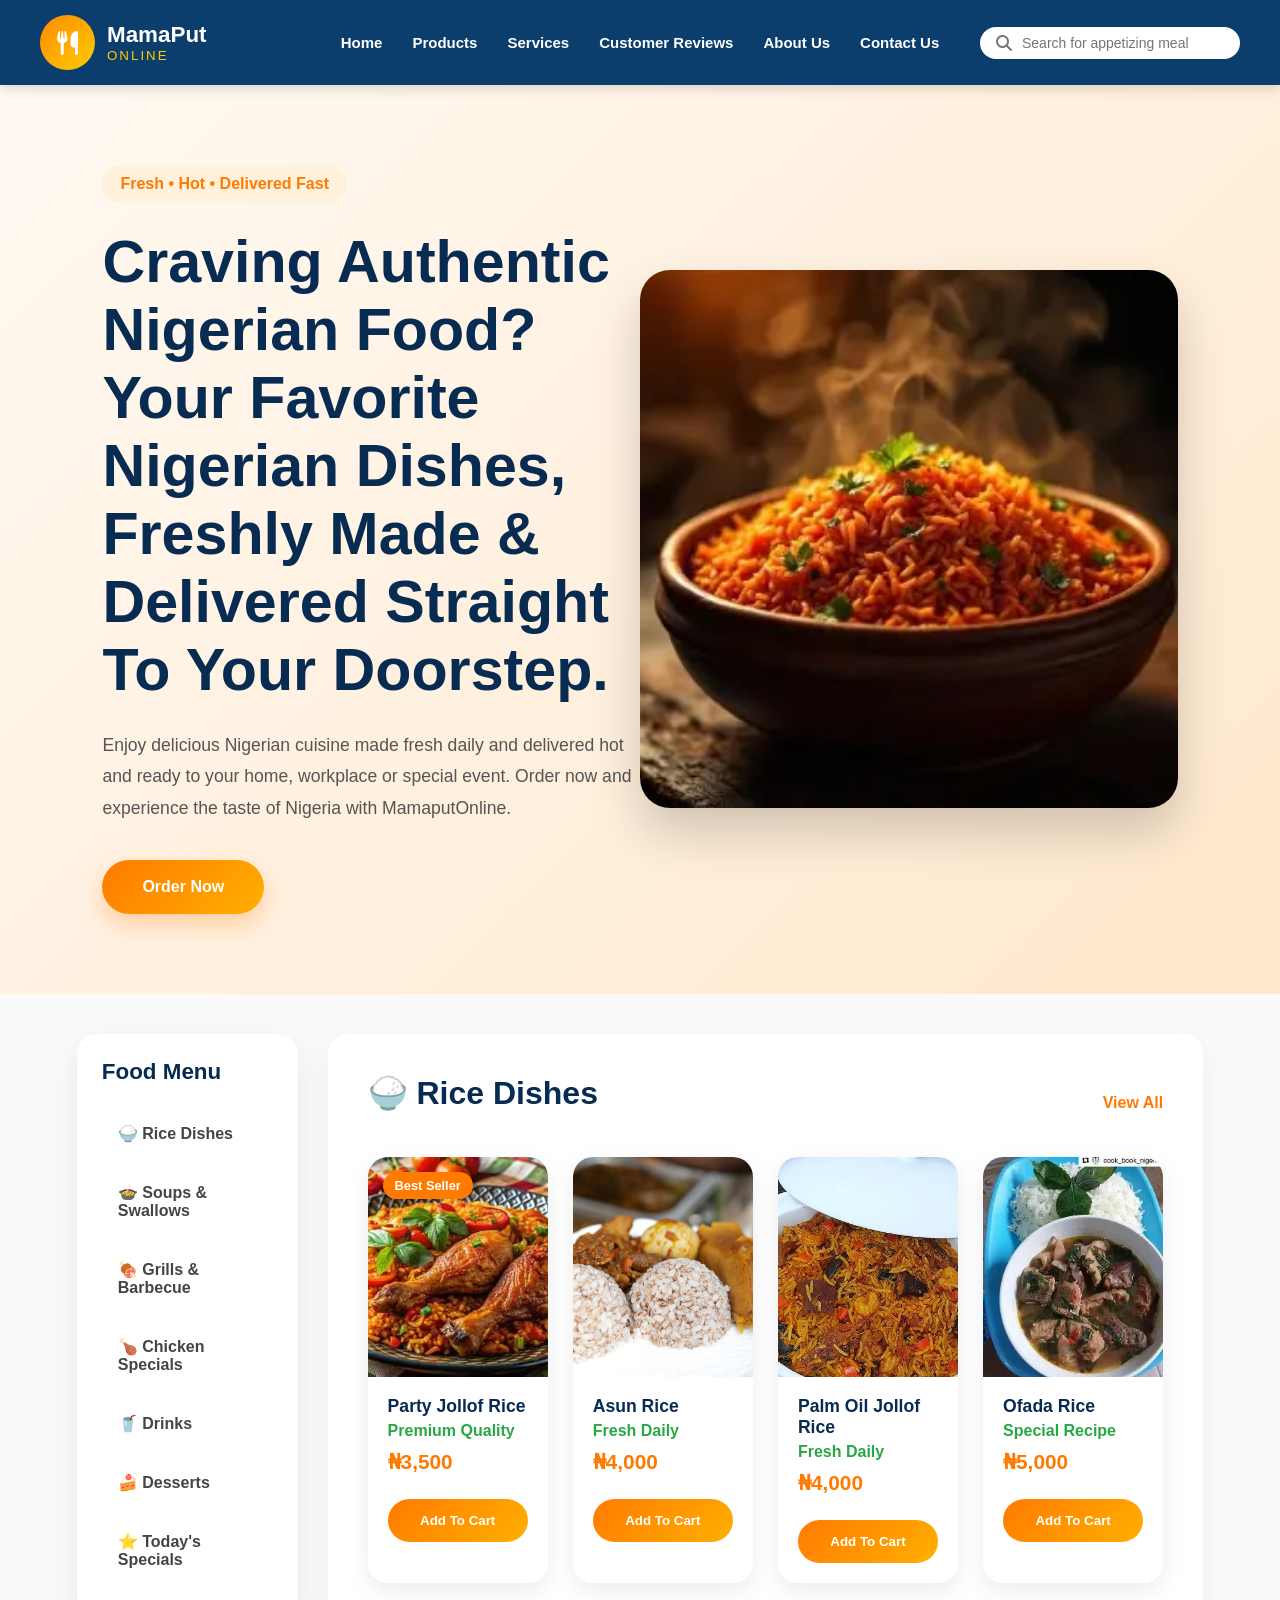
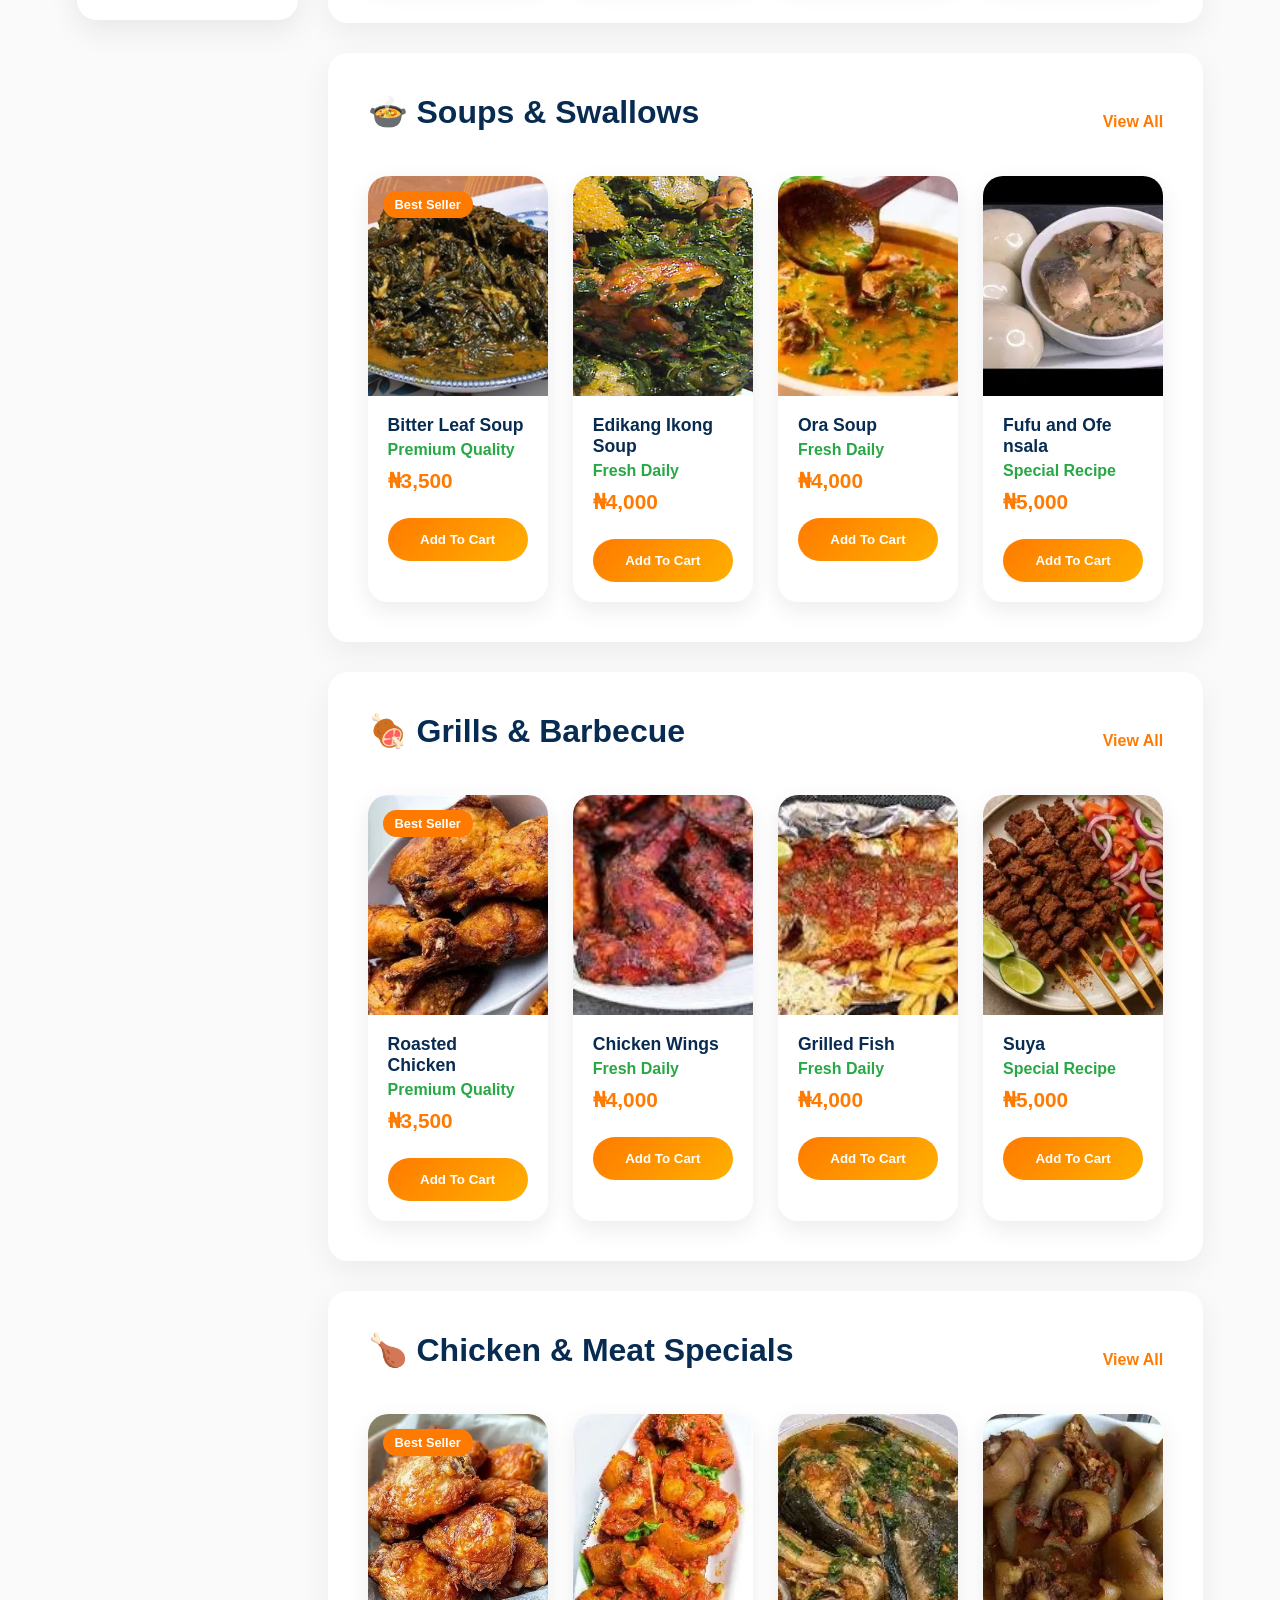
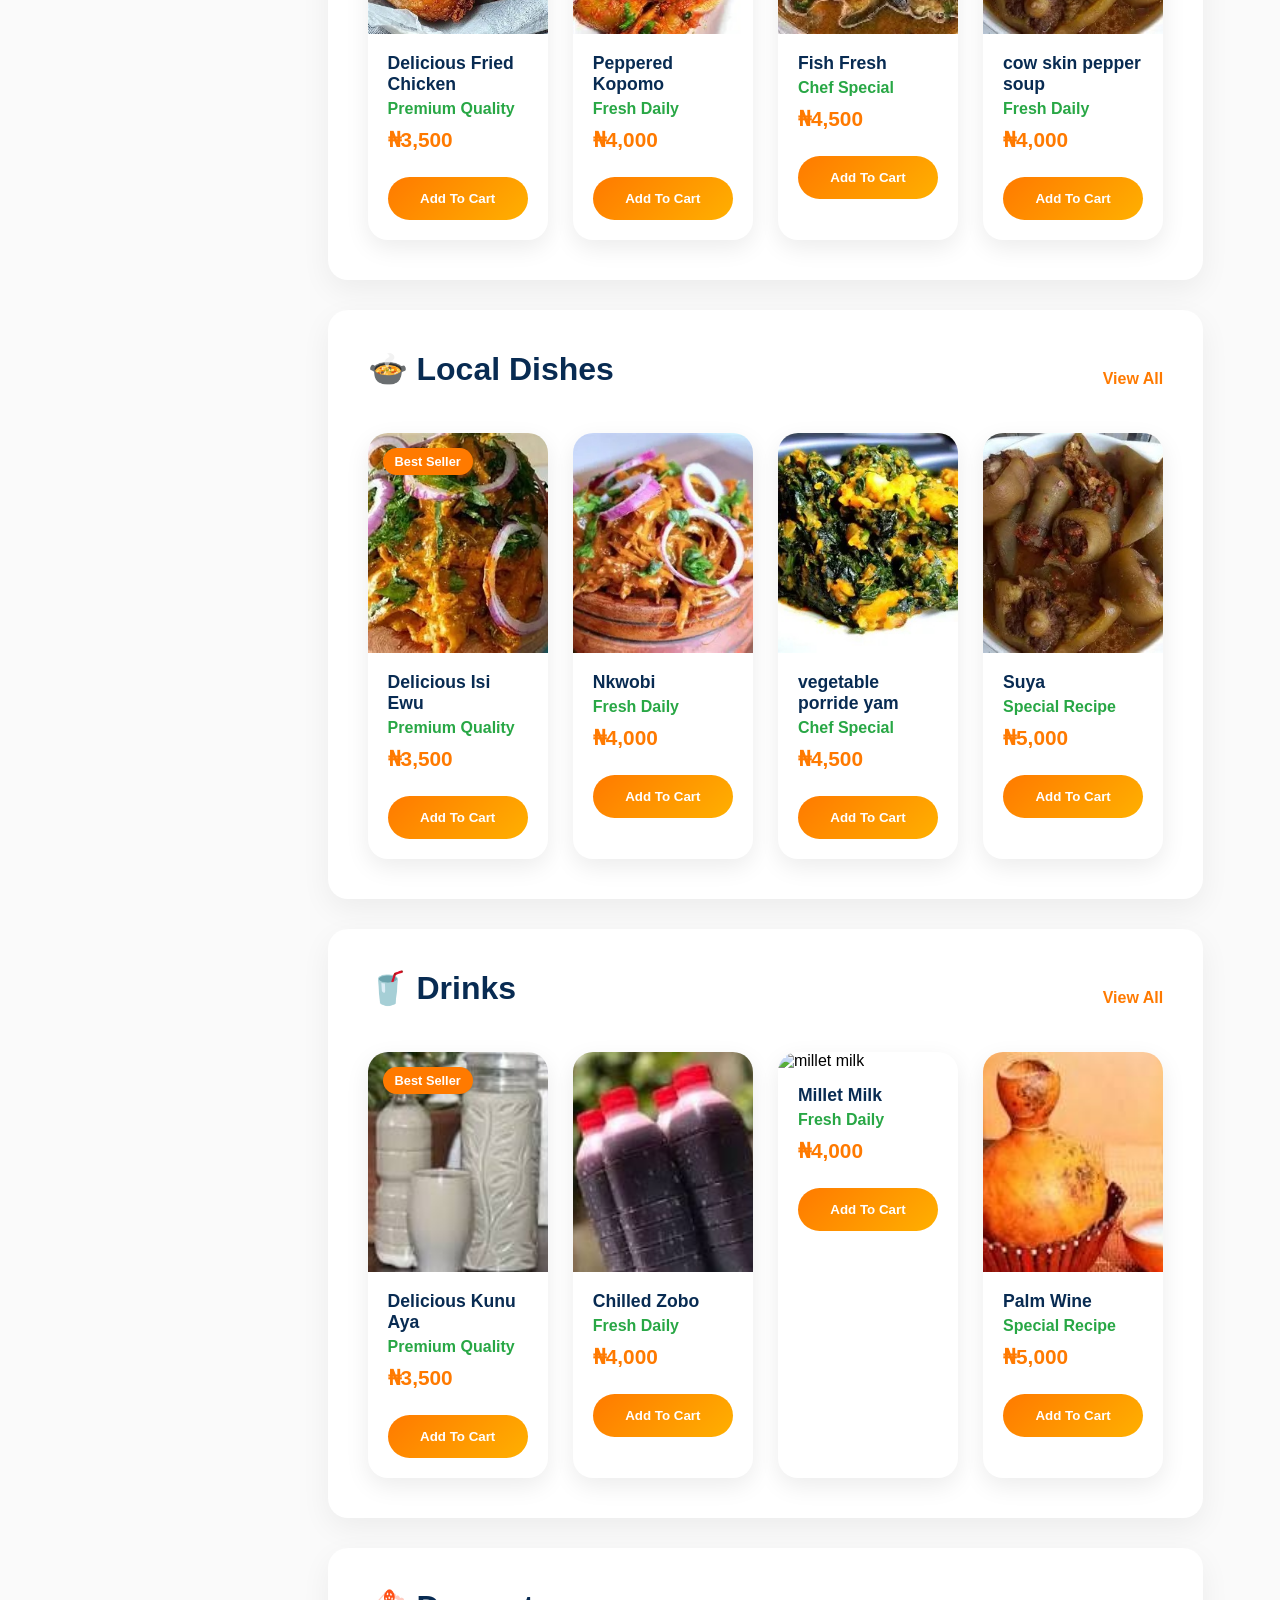
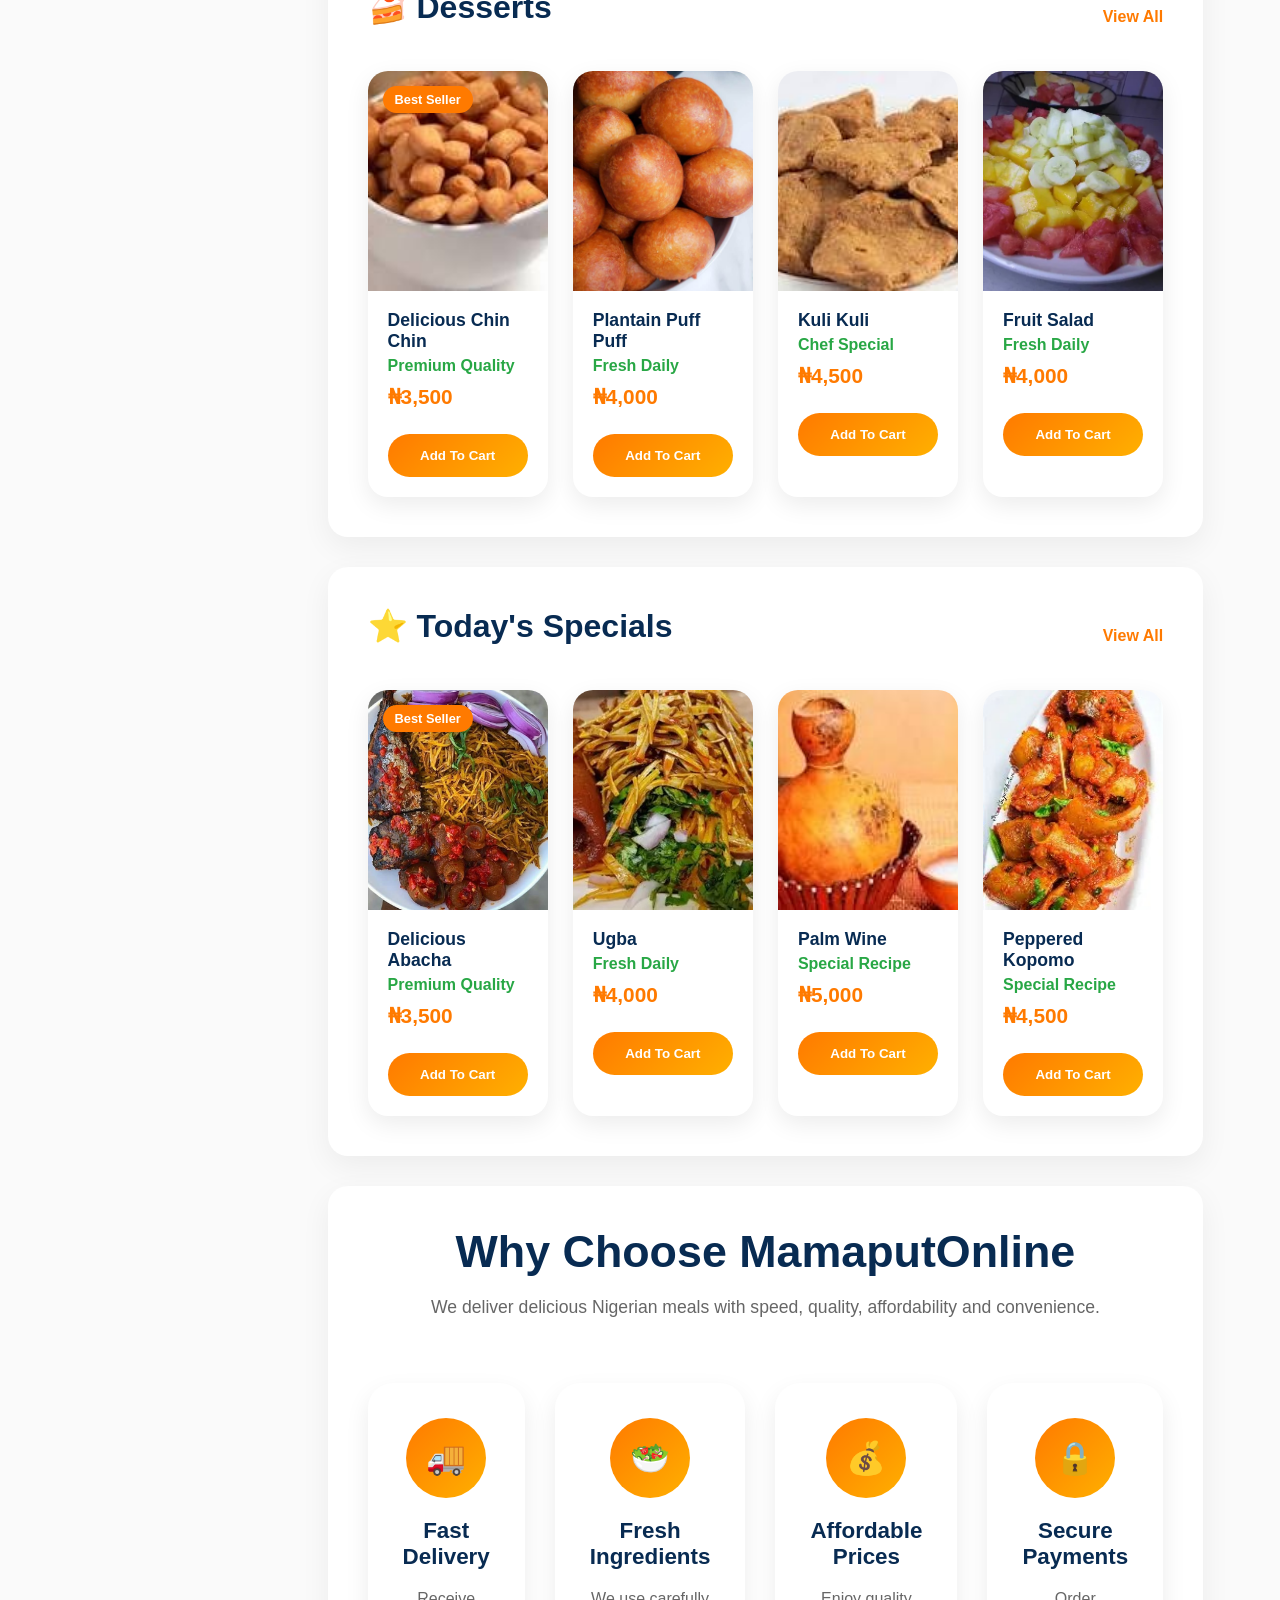
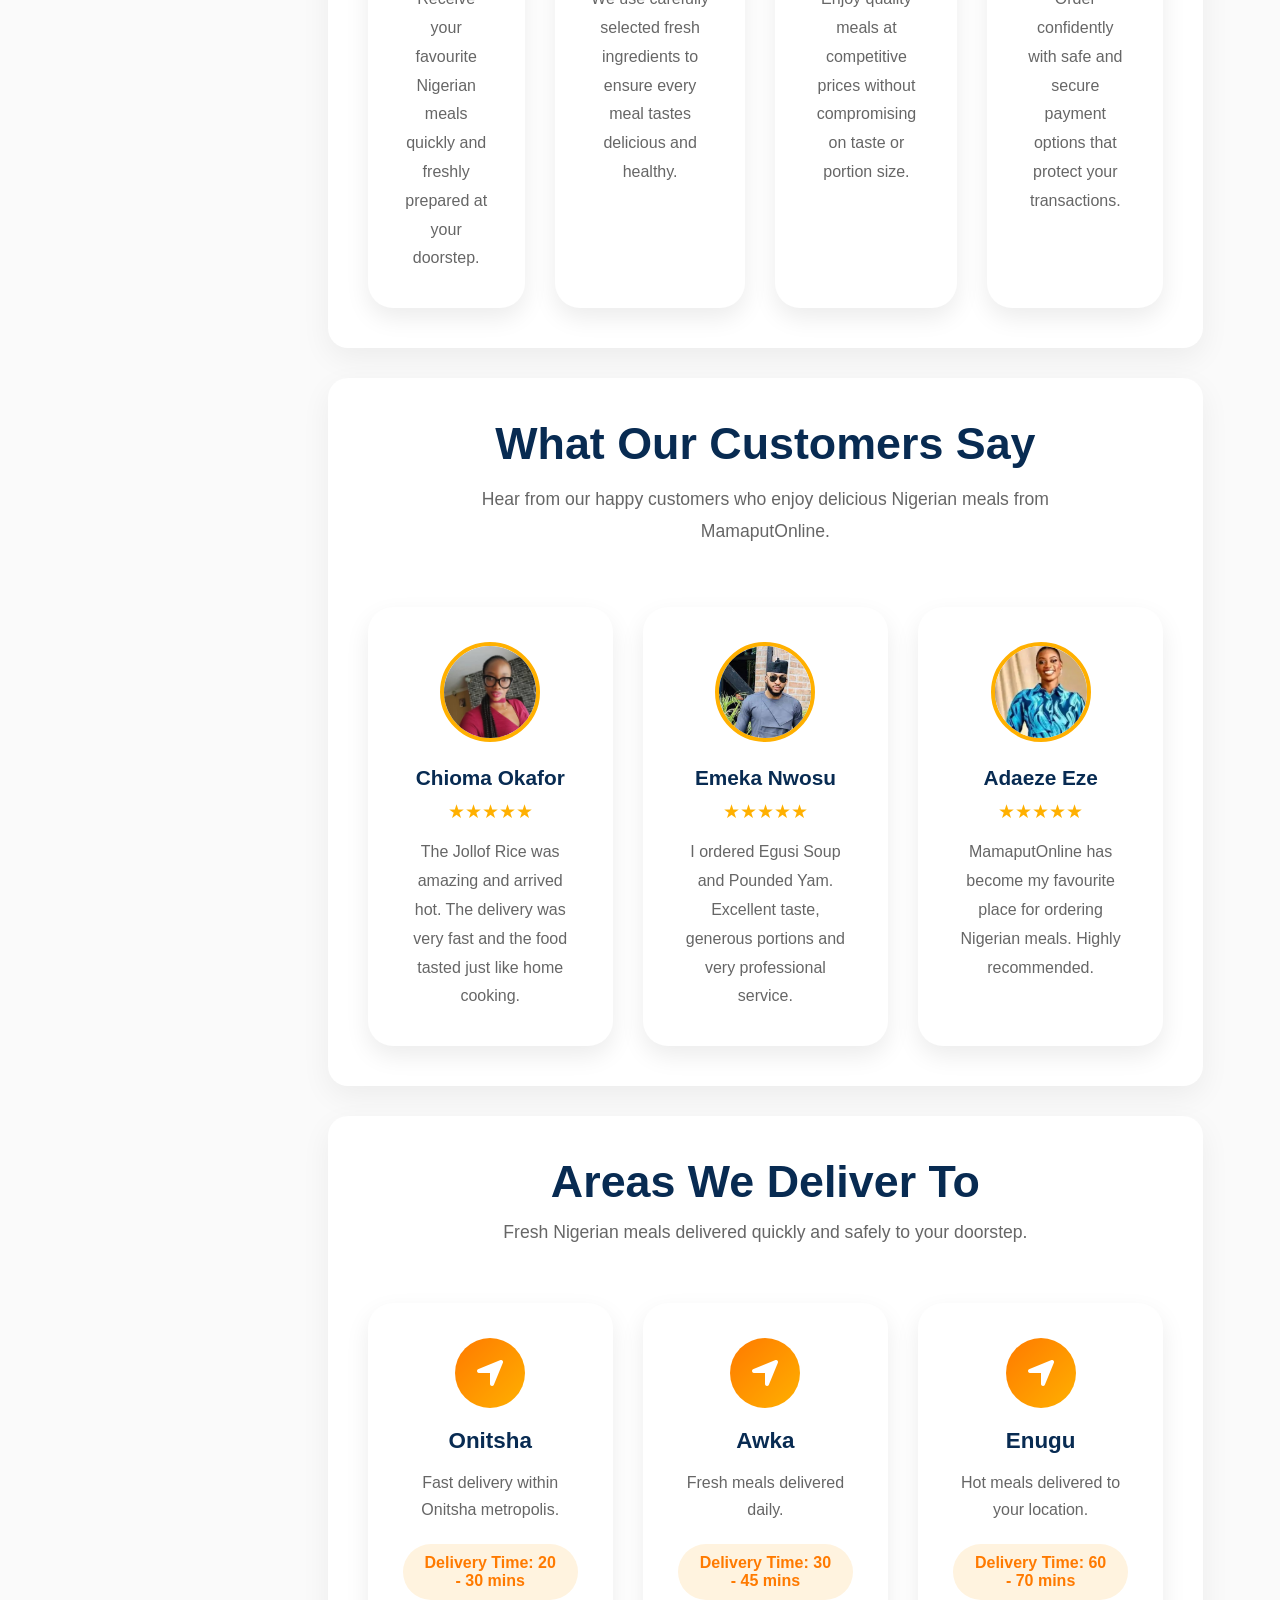
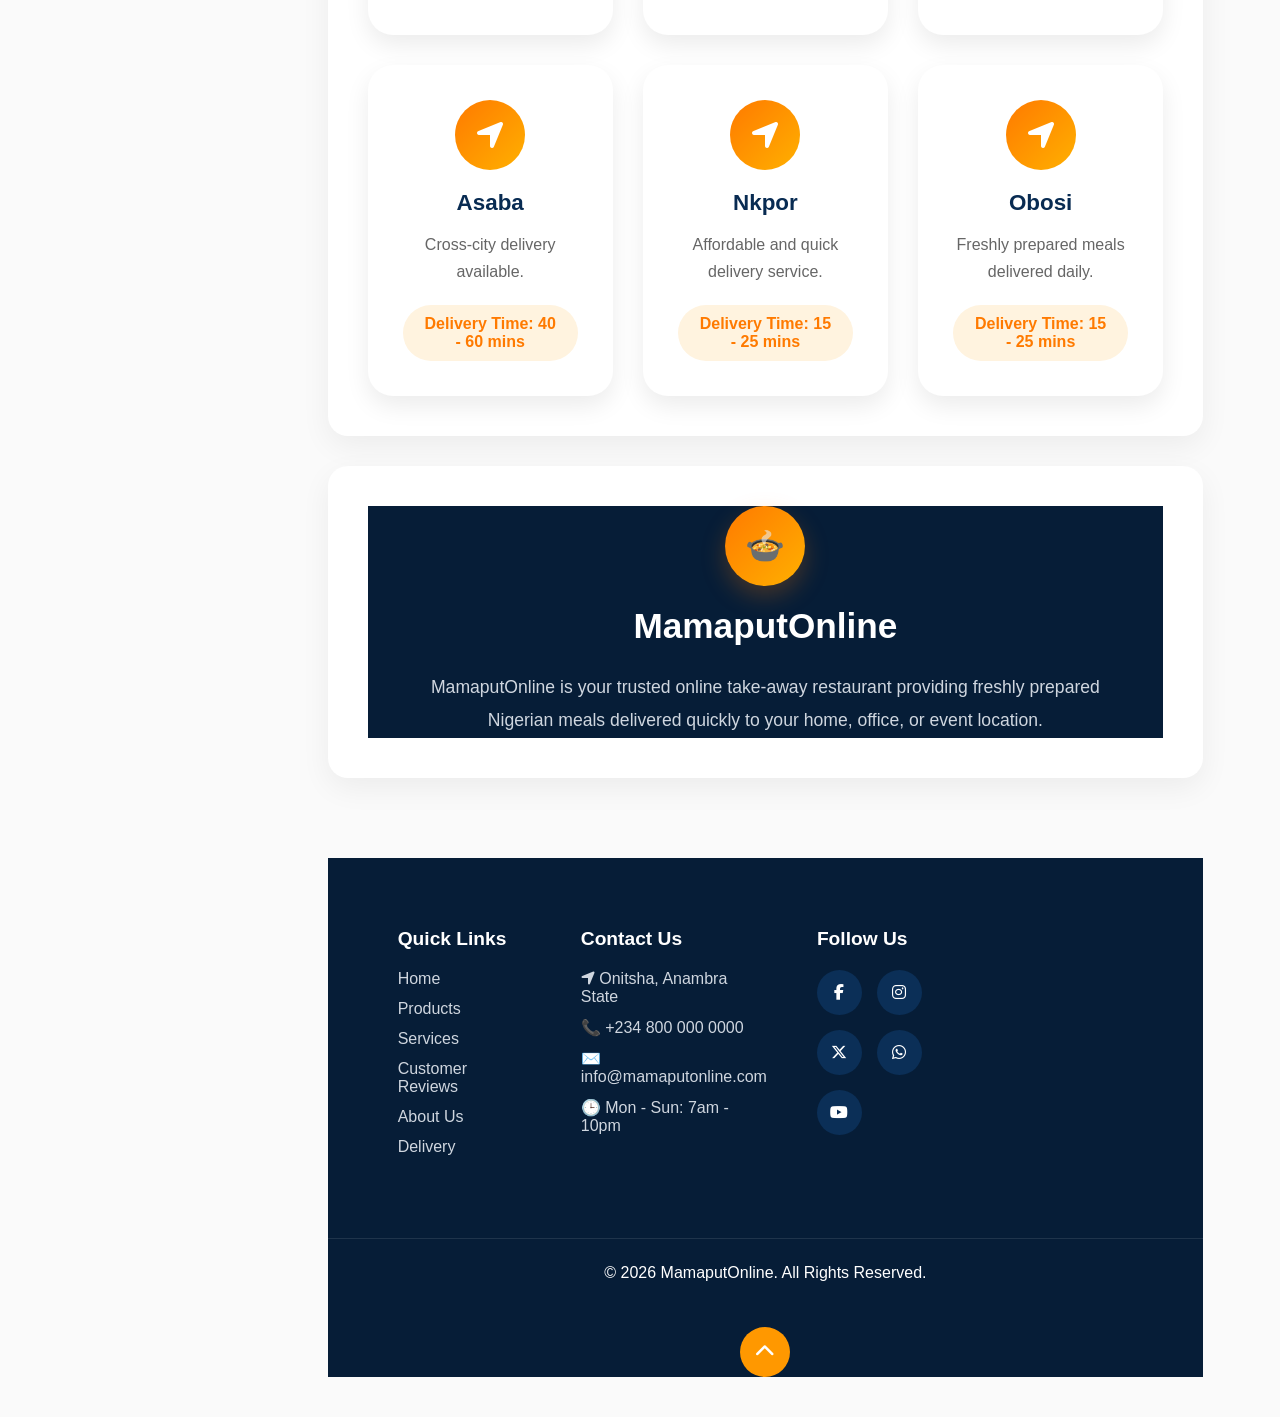
==== index.html @ 1735d82c "Initial commit" ====
<!DOCTYPE html>
<html lang="en">
<head>
    <meta charset="UTF-8">
    <meta name="viewport" content="width=device-width, initial-scale=1.0">
    <title>MamaputOnline</title>

    <!-- Font Awesome Icons -->
    <link rel="stylesheet"
        href="https://cdnjs.cloudflare.com/ajax/libs/font-awesome/6.5.2/css/all.min.css">   

    <link rel="stylesheet" href="./CSS/style.css">
</head>
<body>

    <!-- =========================
         NAVIGATION BAR
    ========================== -->
    <header id="top">

        <nav class="navbar">

           <!-- Logo -->
    <div class="logo">
        <div class="logo-icon">
        <i class="fas fa-utensils"></i>
    </div>

    <div class="logo-text">
        <span>MamaPut</span>
        <small>Online</small>
    </div>
</div>

<!-- Hidden Checkbox -->
<input type="checkbox" id="menu-toggle">
<input type="checkbox" id="menu-toggle" hidden>

<!-- Hamburger Icon -->
<label for="menu-toggle" class="hamburger">
    <i class="fas fa-bars"></i>
</label>

<!-- Navigation Links -->
<ul class="nav-links">

        <li class="dropdown">
            <a href="#hero">Home</a>

        </li>
    <li class="dropdown">
        <a href="#food-menu">Products</a>

        <ul class="dropdown-menu">
            <li><a href="#Jollof-Rice">Jollof Rice</a></li>
            <li><a href="#Fried-Rice">Fried Rice</a></li>
            <li><a href="#Egusi-Soup">Egusi Soup</a></li>
            <li><a href="#Pepper-Soup">Pepper Soup</a></li>
        </ul>
    </li>

    <li class="dropdown">
        <a href="#why-choose">Services</a>

        <ul class="dropdown-menu">
            <li><a href="#Home-Delivery">Home Delivery</a></li>
            <li><a href="#Bulk-Orders">Bulk Orders</a></li>
            <li><a href="#Event-Catering">Event Catering</a></li>
            <li><a href="#Corporate-Meals">Corporate Meals</a></li>
        </ul>
    </li>

    <li class="dropdown">
        <a href="#testimonials">Customer Reviews</a>

        <ul class="dropdown-menu">
            <li><a href="#FAQs">FAQs</a></li>
            <li><a href="#Track-Order">Track Order</a></li>
            <li><a href="#Refund-Policy">Refund Policy</a></li>
            <li><a href="#Support-Center">Support Center</a></li>
        </ul>
    </li>

    <li class="dropdown">
        <a href="#about-us">About Us</a>

        <ul class="dropdown-menu">
            <li><a href="#Our-Story">Our Story</a></li>
            <li><a href="#Our-Team">Our Team</a></li>
            <li><a href="#Careers">Careers</a></li>
            <li><a href="#Press">Press</a></li>
        </ul>

    </li>

    <li class="dropdown">
        <a href="#footer">Contact Us</a>

        <ul class="dropdown-menu">
            <li><a href="#Call-Us">Call Us</a></li>
            <li><a href="#WhatsApp">WhatsApp</a></li>
            <li><a href="#Email-Us">Email Us</a></li>
            <li><a href="#Visit-Office">Visit Office</a></li>
        </ul>
    </li>

</ul>
            <!-- Search Bar -->
            <div class="search-container">

                <i class="fas fa-search"></i>

                <input
                    type="text"
                    placeholder="Search for appetizing meal">

            </div>

        </nav>

    </header>

    <!-- =====================================
     HERO SECTION
====================================== -->

<section class="hero">

    <!-- Left Hero Content -->
    <div class="hero-content">

        <span class="hero-badge">
            Fresh • Hot • Delivered Fast
        </span>

        <h1>
            Craving Authentic Nigerian Food?
            Your Favorite Nigerian Dishes, Freshly Made & Delivered Straight To Your Doorstep.
        </h1>

        <p>
            Enjoy delicious Nigerian cuisine made fresh daily and delivered hot and ready to your home, workplace or special event. Order now and experience the taste of Nigeria with MamaputOnline.
        </p>

        <a href="#Products" class="hero-btn">
            Order Now
        </a>

    </div>

    <!-- Right Hero Image -->
    <div class="hero-image">

        <img
            src="Image/Hero_Image.jpg.jpg" alt="Delicious Nigerian Food">

    </div>

</section>

<!-- ====================================
     MAIN CONTENT AREA
==================================== -->

<div class="main-container">

    <!-- Sidebar Navigation -->
    <aside class="sidebar">

        <h3>Food Menu</h3>

        <ul>

            <li>
                <a href="#rice-dishes">
                    🍚 Rice Dishes
                </a>
            </li>

            <li>
                <a href="#soups">
                    🍲 Soups & Swallows
                </a>
            </li>

            <li>
                <a href="#grills">
                    🍖 Grills & Barbecue
                </a>
            </li>

            <li>
                <a href="#chicken">
                    🍗 Chicken Specials
                </a>
            </li>


            <li>
                <a href="#drinks">
                    🥤 Drinks
                </a>
            </li>

            <li>
                <a href="#desserts">
                    🍰 Desserts
                </a>
            </li>

            <li>
                <a href="#specials">
                    ⭐ Today's Specials
                </a>
            </li>

        </ul>

    </aside>

    <!-- Product Section -->
    <main class="content-area">

    <!-- Rice Dishes -->
    <section id="food-menu" class="food-section">
        

        <div class="section-header">
            <h2>🍚 Rice Dishes</h2>
            <a href="#">View All</a>
        </div>

        <div class="product-grid">

            <div class="product-card">
                <span class="badge">Best Seller</span>
                <img src="Image/jollof Rice and chicken.webp" alt="Jollof Rice">
                <h3>Party Jollof Rice</h3>
                <p class="quality">Premium Quality</p>
                <p class="price">₦3,500</p>
                <button>Add To Cart</button>
            </div>

            <div class="product-card">
                <img src="Image/Asun Rice.jpg.jpg" alt="Asun Rice">
                <h3>Asun Rice</h3>
                <p class="quality">Fresh Daily</p>
                <p class="price">₦4,000</p>
                <button>Add To Cart</button>
            </div>

            <div class="product-card">
                <img src="Image/Palm oil Jollof Rice.jpg" alt="Palm Oil Rice">
                <h3>Palm Oil Jollof Rice</h3>
                <p class="quality">Fresh Daily</p>
                <p class="price">₦4,000</p>
                <button>Add To Cart</button>
            </div>

            <div class="product-card">
                <img src="Image/pepper soup & white rice.jpg" alt="White Rice & Pepper Soup">
                <h3>Ofada Rice</h3>
                <p class="quality">Special Recipe</p>
                <p class="price">₦5,000</p>
                <button>Add To Cart</button>
            </div>

        </div>

    </section>

    <!-- Soups -->
    <section id="soups">
        <div class="section-header">
        <h2>🍲 Soups & Swallows</h2>
 
        <a href="#">View All</a>
    </div>

    <div class="product-grid">

        <div class="product-card">
            <span class="badge">Best Seller</span>
            <img src="Image/Bitter leaf-Soup.jpg.png" alt="Bitter Leaf Soup">
            <h3>Bitter Leaf Soup</h3>
            <p class="quality">Premium Quality</p>
            <p class="price">₦3,500</p>
            <button>Add To Cart</button>
        </div>

        <div class="product-card">
            <img src="Image/EDIKANG_IKONG Soup.jpg.jpg" alt="Edikang Ikong Soup">
            <h3>Edikang Ikong Soup</h3>
            <p class="quality">Fresh Daily</p>
            <p class="price">₦4,000</p>
            <button>Add To Cart</button>
        </div>

        <div class="product-card">
            <img src="Image/Ora_Soup.jpg.jpg" alt="Ora Soup">
            <h3>Ora Soup</h3>
            <p class="quality">Fresh Daily</p>
            <p class="price">₦4,000</p>
            <button>Add To Cart</button>
        </div>

        <div class="product-card">
            <img src="Image/fufu and ofe nsala.jpg.jpg" alt="fufu and ofe nsala">
            <h3>Fufu and Ofe nsala</h3>
            <p class="quality">Special Recipe</p>
            <p class="price">₦5,000</p>
            <button>Add To Cart</button>
        </div>

    </div>

    </section>

    <!-- Grills -->
    <section id="grills">
         <div class="section-header">
        <h2>🍖 Grills & Barbecue</h2>
             
        <a href="#">View All</a>
        </div>

    <div class="product-grid">

        <div class="product-card">
            <span class="badge">Best Seller</span>
            <img src="Image/Roasted_chicken.jpg" alt="Roasted Chicken">
            <h3>Roasted Chicken</h3>
            <p class="quality">Premium Quality</p>
            <p class="price">₦3,500</p>
            <button>Add To Cart</button>
        </div>

        <div class="product-card">
            <img src="Image/Chicken wings.jpg" alt="Chicken Wings">
            <h3>Chicken Wings</h3>
            <p class="quality">Fresh Daily</p>
            <p class="price">₦4,000</p>
            <button>Add To Cart</button>
        </div>

        <div class="product-card">
            <img src="Image/Grilled Fish.jpg" alt="Grilled Fish">
            <h3>Grilled Fish</h3>
            <p class="quality">Fresh Daily</p>
            <p class="price">₦4,000</p>
            <button>Add To Cart</button>
        </div>

        <div class="product-card">
            <img src="Image/Suya.jpg" alt="Suya">
            <h3>Suya</h3>
            <p class="quality">Special Recipe</p>
            <p class="price">₦5,000</p>
            <button>Add To Cart</button>
        </div>

    </div>
    </section>


    <!-- Chicken -->
    <section id="chicken">
         <div class="section-header">
        <h2>🍗 Chicken & Meat Specials</h2>

        <a href="#">View All</a>

    </div>

    <div class="product-grid">

        <div class="product-card">
            <span class="badge">Best Seller</span>
            <img src="Image/fried chicken.jpg.jpg" alt="Fried Chicken">
            <h3>Delicious Fried Chicken</h3>
            <p class="quality">Premium Quality</p>
            <p class="price">₦3,500</p>
            <button>Add To Cart</button>
        </div>

        <div class="product-card">
            <img src="Image/peppered_Kopomo.jpg" alt="Peppered Kopomo">
            <h3>Peppered Kopomo</h3>
            <p class="quality">Fresh Daily</p>
            <p class="price">₦4,000</p>
            <button>Add To Cart</button>
        </div>

        <div class="product-card">
            <img src="Image/Fresh fish pepper soup.jpg.jpg" alt="Fresh fish pepper soup">
            <h3>Fish Fresh</h3>
            <p class="quality">Chef Special</p>
            <p class="price">₦4,500</p>
            <button>Add To Cart</button>
        </div>

        <div class="product-card">
            <img src="Image/Cow Skin_ Pepper Soup.jpg.jpg" alt="cow skin pepper soup">
            <h3>cow skin pepper soup</h3>
            <p class="quality">Fresh Daily</p>
            <p class="price">₦4,000</p>
            <button>Add To Cart</button>
        </div>

    </div>
    </section>

    <!-- Local Dishes -->
  <section id="local-dishes">
         <div class="section-header">

        <h2>🍲 Local Dishes</h2>
        <a href="#">View All</a>
    </div>

    <div class="product-grid">

        <div class="product-card">
            <span class="badge">Best Seller</span>
            <img src="Image/Isi Ewu.jpg" alt="isi ewu">
            <h3>Delicious Isi Ewu</h3>
            <p class="quality">Premium Quality</p>
            <p class="price">₦3,500</p>
            <button>Add To Cart</button>
        </div>

        <div class="product-card">
            <img src="Image/Nkwobi.jpg" alt="Nkwobi">
            <h3>Nkwobi</h3>
            <p class="quality">Fresh Daily</p>
            <p class="price">₦4,000</p>
            <button>Add To Cart</button>
        </div>

        <div class="product-card">
            <img src="Image/vegetable porridge yam.jpg" alt="vegetable porridge yam">
            <h3>vegetable porride yam</h3>
            <p class="quality">Chef Special</p>
            <p class="price">₦4,500</p>
            <button>Add To Cart</button>
        </div>

        <div class="product-card">
            <img src="Image/Cow Skin_ Pepper Soup.jpg.jpg" alt="Cow skin pepper soup">
            <h3>Suya</h3>
            <p class="quality">Special Recipe</p>
            <p class="price">₦5,000</p>
            <button>Add To Cart</button>
        </div>

    </div>
    </section>


    <!-- Drinks -->
    <section id="drinks">
         <div class="section-header">

        <h2>🥤 Drinks</h2>

         <a href="#">View All</a>
    </div>

    <div class="product-grid">

        <div class="product-card">
            <span class="badge">Best Seller</span>
            <img src="Image/Kunu Aya.jpg" alt="Kunu Aya">
            <h3>Delicious Kunu Aya</h3>
            <p class="quality">Premium Quality</p>
            <p class="price">₦3,500</p>
            <button>Add To Cart</button>
        </div>

        <div class="product-card">
            <img src="Image/chilled Zobo.jpg" alt="Chilled Zobo">
            <h3>Chilled Zobo</h3>
            <p class="quality">Fresh Daily</p>
            <p class="price">₦4,000</p>
            <button>Add To Cart</button>
        </div>

        <div class="product-card">
            <img src="Image/millet-milk-glass-ready-serve.jpg" alt="millet milk">
            <h3>Millet Milk</h3>
            <p class="quality">Fresh Daily</p>
            <p class="price">₦4,000</p>
            <button>Add To Cart</button>
        </div>

        <div class="product-card">
            <img src="Image/Palm wine.Jpg" alt="Palm Wine">
            <h3>Palm Wine</h3>
            <p class="quality">Special Recipe</p>
            <p class="price">₦5,000</p>
            <button>Add To Cart</button>
        </div>

    </div>
    </section>
        

    <!-- Desserts -->
    <section id="desserts">

        <div class="section-header">
        <h2>🍰 Desserts</h2>

        <a href="#">View All</a>
    </div>

    <div class="product-grid">

        <div class="product-card">
            <span class="badge">Best Seller</span>
            <img src="Image/chin chin.jpg" alt="chin chin">
            <h3>Delicious Chin Chin</h3>
            <p class="quality">Premium Quality</p>
            <p class="price">₦3,500</p>
            <button>Add To Cart</button>
        </div>

        <div class="product-card">
            <img src="Image/plantain puff puff.jpg" alt="Plantain Puff Puff">
            <h3>Plantain Puff Puff</h3>
            <p class="quality">Fresh Daily</p>
            <p class="price">₦4,000</p>
            <button>Add To Cart</button>
        </div>

        <div class="product-card">
            <img src="Image/Kuli Kuli.jpg" alt="kuli kuli">
            <h3>Kuli Kuli</h3>
            <p class="quality">Chef Special</p>
            <p class="price">₦4,500</p>
            <button>Add To Cart</button>
        </div>

        <div class="product-card">
            <img src="Image/fruit-salad.jpg" alt="Fruit Salad">
            <h3>Fruit Salad</h3>
            <p class="quality">Fresh Daily</p>
            <p class="price">₦4,000</p>
            <button>Add To Cart</button>
        </div>
    

    </div>
    </section>

    <!-- Specials -->
    <section id="specials">
            <div class="section-header">
        <h2>⭐ Today's Specials</h2>

        <a href="#">View All</a>
    </div>

    <div class="product-grid">

        <div class="product-card">
            <span class="badge">Best Seller</span>
            <img src="Image/Abacha.jpg.jpg" alt="Abacha">
            <h3>Delicious Abacha</h3>
            <p class="quality">Premium Quality</p>
            <p class="price">₦3,500</p>
            <button>Add To Cart</button>
        </div>

        <div class="product-card">
            <img src="Image/Ugba.jpg" alt="Ugba">
            <h3>Ugba</h3>
            <p class="quality">Fresh Daily</p>
            <p class="price">₦4,000</p>
            <button>Add To Cart</button>
        </div>

        <div class="product-card">
            <img src="Image/Palm wine.Jpg" alt="Palm Wine">
            <h3>Palm Wine</h3>
            <p class="quality">Special Recipe</p>
            <p class="price">₦5,000</p>
            <button>Add To Cart</button>
        </div>

        <div class="product-card">
            <img src="Image/peppered_Kopomo.jpg" alt="Peppered Kopomo">
            <h3>Peppered Kopomo</h3>
            <p class="quality">Special Recipe</p>
            <p class="price">₦4,500</p>
            <button>Add To Cart</button>
        </div>


    </div>
    </section>


<!-- =====================================
     WHY CHOOSE MAMAPUTONLINE
===================================== -->


<section id="why-choose" class="why-choose">

    <!-- Section Heading -->
    <div class="why-header">

        <h2>Why Choose MamaputOnline</h2>

        <p>
            We deliver delicious Nigerian meals with
            speed, quality, affordability and convenience.
        </p>

    </div>

    <!-- Features Grid -->
    <div class="features-grid">

        <!-- Feature 1 -->
        <div class="feature-card">

            <div class="feature-icon">
                🚚
            </div>

            <h3>Fast Delivery</h3>

            <p>
                Receive your favourite Nigerian meals
                quickly and freshly prepared at your
                doorstep.
            </p>

        </div>

        <!-- Feature 2 -->
        <div class="feature-card">

            <div class="feature-icon">
                🥗
            </div>

            <h3>Fresh Ingredients</h3>

            <p>
                We use carefully selected fresh
                ingredients to ensure every meal
                tastes delicious and healthy.
            </p>

        </div>

        <!-- Feature 3 -->
        <div class="feature-card">

            <div class="feature-icon">
                💰
            </div>

            <h3>Affordable Prices</h3>

            <p>
                Enjoy quality meals at competitive
                prices without compromising on taste
                or portion size.
            </p>

        </div>

        <!-- Feature 4 -->
        <div class="feature-card">

            <div class="feature-icon">
                🔒
            </div>

            <h3>Secure Payments</h3>

            <p>
                Order confidently with safe and secure
                payment options that protect your
                transactions.
            </p>

        </div>

    </div>

</section>

<!-- =====================================
     TESTIMONIALS SECTION
===================================== -->

    <section id="testimonials" class="testimonials">

    <!-- Section Heading -->
    <div class="testimonial-header">

        <h2>What Our Customers Say</h2>

        <p>
            Hear from our happy customers who enjoy
            delicious Nigerian meals from MamaputOnline.
        </p>

    </div>

    <!-- Testimonial Cards -->
    <div class="testimonial-grid">

        <!-- Testimonial 1 -->
        <div class="testimonial-card">

            <img
                src="./Image/customer 1.jpg"
                alt="Customer One">

            <h3>Chioma Okafor</h3>

            <div class="stars">
                ★★★★★
            </div>

            <p>
                The Jollof Rice was amazing and arrived
                hot. The delivery was very fast and the
                food tasted just like home cooking.
            </p>

        </div>

        <!-- Testimonial 2 -->
        <div class="testimonial-card">

            <img
                src="./Image/customer 2.jpeg"
                alt="Customer Two">

            <h3>Emeka Nwosu</h3>

            <div class="stars">
                ★★★★★
            </div>

            <p>
                I ordered Egusi Soup and Pounded Yam.
                Excellent taste, generous portions and
                very professional service.
            </p>

        </div>

        <!-- Testimonial 3 -->
        <div class="testimonial-card">

            <img
                src="./Image/customer 3.jpg"
                alt="Customer Three">

            <h3>Adaeze Eze</h3>

            <div class="stars">
                ★★★★★
            </div>

            <p>
                MamaputOnline has become my favourite
                place for ordering Nigerian meals.
                Highly recommended.
            </p>

        </div>

    </div>
</section>

<!-- =====================================
     DELIVERY COVERAGE SECTION
===================================== -->

<section id="delivery" class="delivery-section">

    <!-- Section Heading -->
    <div class="section-title">

        <h2>Areas We Deliver To</h2>

        <p>
            Fresh Nigerian meals delivered quickly
            and safely to your doorstep.
        </p>

    </div>

    <!-- Delivery Cards -->
    <div class="delivery-grid">

        <!-- Card 1 -->
        <div class="delivery-card">

            <div class="location-icon">
                <i class="fa-sharp fa-solid fa-location-arrow"></i>
            </div>

            <h3>Onitsha</h3>

            <p>
                Fast delivery within Onitsha metropolis.
            </p>

            <span>Delivery Time: 20 - 30 mins</span>

        </div>

        <!-- Card 2 -->
        <div class="delivery-card">

            <div class="location-icon">
                <i class="fa-sharp fa-solid fa-location-arrow"></i>
            </div>

            <h3>Awka</h3>

            <p>
                Fresh meals delivered daily.
            </p>

            <span>Delivery Time: 30 - 45 mins</span>

        </div>

        <!-- Card 3 -->
        <div class="delivery-card">

            <div class="location-icon">
                <i class="fa-sharp fa-solid fa-location-arrow"></i>
            </div>

            <h3>Enugu</h3>

            <p>
                Hot meals delivered to your location.
            </p>

            <span>Delivery Time: 60 - 70 mins</span>

        </div>

        <!-- Card 4 -->
        <div class="delivery-card">

            <div class="location-icon">
                <i class="fa-sharp fa-solid fa-location-arrow"></i>
            </div>

            <h3>Asaba</h3>

            <p>
                Cross-city delivery available.
            </p>

            <span>Delivery Time: 40 - 60 mins</span>

        </div>

        <!-- Card 5 -->
        <div class="delivery-card">

            <div class="location-icon">
                <i class="fa-sharp fa-solid fa-location-arrow"></i>
            </div>

            <h3>Nkpor</h3>

            <p>
                Affordable and quick delivery service.
            </p>

            <span>Delivery Time: 15 - 25 mins</span>

        </div>

        <!-- Card 6 -->
        <div class="delivery-card">

            <div class="location-icon">
                <i class="fa-sharp fa-solid fa-location-arrow"></i>
            </div>

            <h3>Obosi</h3>

            <p>
                Freshly prepared meals delivered daily.
            </p>

            <span>Delivery Time: 15 - 25 mins</span>

        </div>

    </div>

</section>

<!--About Section-->

<section id="about-us" class="about-us">

    <div class="about-container">

        <div class="about-logo-icon">
            🍲
        </div>

        <div class="about-logo-text">
            <h3>MamaputOnline</h3>
        </div>

        <p class="about-text">
            MamaputOnline is your trusted online
            take-away restaurant providing freshly
            prepared Nigerian meals delivered quickly
            to your home, office, or event location.
        </p>

    </div>

</section>


<!-- Footer Section -->


<footer id="footer" class="footer">

    <div class="footer-container">

        <!-- Footer Content -->

        <!-- =========================
             QUICK LINKS
        ========================== -->

        <div class="footer-column">

            <h3>Quick Links</h3>

            <ul>

                <li><a href="#hero">Home</a></li>

                <li><a href="#food-menu">Products</a></li>

                <li><a href="#why-choose">Services</a></li>

                <li><a href="#testimonials">Customer Reviews</a></li>
                <li><a href="#about-us">About Us</a></li>
                <li><a href="#delivery">Delivery</a></li>

            </ul>

        </div>

        <!-- =========================
             CONTACT INFORMATION
        ========================== -->

        
        <div class="footer-column">

            <h3>Contact Us</h3>

            <ul>

                <li><i class="fa-sharp fa-solid fa-location-arrow"></i> Onitsha, Anambra State</li>

                <li>📞 +234 800 000 0000</li>

                <li>✉️ info@mamaputonline.com</li>

                <li>🕒 Mon - Sun: 7am - 10pm</li>

            </ul>

        </div>

        <!-- =========================
             SOCIAL MEDIA
        ========================== -->

        <div class="footer-column">

            <h3>Follow Us</h3>

            <div class="social-icons">

                <a href="#">
                    <i class="fab fa-facebook-f"></i>
                </a>

                <a href="#">
                    <i class="fab fa-instagram"></i>
                </a>

                <a href="#">
                    <i class="fab fa-x-twitter"></i>
                </a>

                <a href="#">
                    <i class="fab fa-whatsapp"></i>
                </a>

                <a href="#">
                    <i class="fab fa-youtube"></i>
                </a>

            </div>

        </div>

    </div>

    <div class="footer-bottom">
        <p>© 2026 MamaputOnline. All Rights Reserved.</p>
    </div>

    <a href="#top" class="back-to-top">
        <i class="fas fa-chevron-up"></i>
    </a>

</footer>

</body>
</html>
---- CSS/style.css ----
/* =========================
   RESET
========================= */

*{
    margin:0;
    padding:0;
    box-sizing:border-box;
}

body{
    font-family: "Segoe UI", sans-serif;
}

/* =========================
   NAVIGATION BAR
========================= */

.navbar{
    background:#0b3d6d;
    height:85px;

    display:flex;
    align-items:center;
    justify-content:space-between;

    padding:0 40px;

    position:fixed;
    top:0;
    left:0;

    width:100%;

    z-index:1000;

    box-sizing:border-box;

    box-shadow:0 3px 12px rgba(0,0,0,0.15);
}

body{
    padding-top:85px;
}
/* =========================
   LOGO
========================= */

.logo{
    display:flex;
    align-items:center;
    gap:12px;
    z-index:1000;
}

.logo-icon{
    width:55px;
    height:55px;

    border-radius:50%;

    background:linear-gradient(
        135deg,
        #ff8a00,
        #ffcc00
    );

    display:flex;
    justify-content:center;
    align-items:center;
}

.logo-icon i{
    color:white;
    font-size:24px;
}

.logo-text{
    display:flex;
    flex-direction:column;
}

.logo-text span{
    color:#fff;
    font-size:1.4rem;
    font-weight:700;
}

.logo-text small{
    color:#ffcc00;
    letter-spacing:2px;
    text-transform:uppercase;
}

/* =========================
   CENTER MENU
========================= */

.nav-links{
    display:flex;
    list-style:none;
    gap:30px;

    position:absolute;
    left:50%;
    transform:translateX(-50%);
}

.nav-links li{
    position:relative;
}

.nav-links li a{
    color:white;
    text-decoration:none;
    font-size:15px;
    font-weight:600;

    transition:0.3s;
}

.nav-links li a:hover{
    color:#ffcc00;
}

/* =========================
   DROPDOWN MENU
========================= */

.dropdown-menu{
    position:absolute;

    top:45px;
    left:0;

    min-width:220px;

    background:white;

    list-style:none;

    border-radius:10px;

    opacity:0;
    visibility:hidden;

    transform:translateY(15px);

    transition:0.3s ease;

    overflow:hidden;

    box-shadow:0 10px 25px rgba(0,0,0,0.15);
}

.dropdown-menu li a{
    display:block;
    color:#333;
    padding:14px 18px;
}

.dropdown-menu li a:hover{
    background:#f5f7fb;
    color:#ff8a00;
}

.dropdown:hover .dropdown-menu{
    opacity:1;
    visibility:visible;
    transform:translateY(0);
}

/* =========================
   SEARCH BAR
========================= */

.search-container{
    display:flex;
    align-items:center;

    background:white;

    border-radius:40px;

    padding:8px 16px;

    width:260px;
}

.search-container i{
    color:#777;
    margin-right:10px;
}

.search-container input{
    border:none;
    outline:none;
    width:100%;
    font-size:14px;
}

/* =========================
   HAMBURGER
========================= */

.hamburger{
    display:none;
    color:white;
    font-size:28px;
    cursor:pointer;
}

/* =========================
   TABLET VIEW
========================= */

@media(max-width:992px){

    .hamburger{
        display:block;
    }

    .nav-links{
        position:absolute;

        top:85px;
        left:0;

        width:100%;
        background:#062b52;

        flex-direction:column;
        gap:0;

        transform:none;

        max-height:0;
        overflow:hidden;

        transition:all .4s ease;
    }

    .nav-links.active{
        max-height:800px;
        padding:20px 0;
    }

    .nav-links li{
        width:100%;
    }

    .nav-links li a{
        display:block;
        padding:15px 25px;
    }

    .dropdown-menu{
        position:static;

        opacity:1;
        visibility:visible;

        transform:none;

        display:none;

        border-radius:0;

        width:100%;

        box-shadow:none;
    }

    .dropdown.open .dropdown-menu{
        display:block;
    }

    .search-container{
        width:200px;
    }
}

/* =========================
   MOBILE VIEW
========================= */

@media(max-width:768px){

    .navbar{
        padding:0 20px;
    }

    .logo-text span{
        font-size:1.1rem;
    }

    .logo-icon{
        width:45px;
        height:45px;
    }

    .search-container{
        display:none;
    }
}

/* Hide Checkbox */
#menu-toggle{
    display:none;
}

/* Mobile Menu Open/Close */
@media(max-width:992px){

    .nav-links{
        position:absolute;
        top:85px;
        left:0;
        width:100%;
        background:#062b52;

        flex-direction:column;

        max-height:0;
        overflow:hidden;

        transition:max-height .4s ease;
    }

    /* Open Menu When Checkbox Is Checked */
    #menu-toggle:checked ~ .nav-links{
        max-height:800px;
    }

    /* Mobile Dropdown */
    .dropdown-menu{
        display:none;
        position:static;
        opacity:1;
        visibility:visible;
        transform:none;
    }

    /* Open Dropdown When Pressed */
    .dropdown:focus-within .dropdown-menu,
    .dropdown:active .dropdown-menu{
        display:block;
    }
}

/* =====================================
   HERO SECTION
====================================== */

.hero{

    width:100%;
    min-height:70vh;

    display:flex;
    align-items:center;
    justify-content:space-between;

    padding:80px 8%;

    background:linear-gradient(
        135deg,
        #fff9f2,
        #ffe8cc
    );

    overflow:hidden;
}

/* =====================================
   LEFT CONTENT
====================================== */

.hero-content{

    flex:1;

    max-width:650px;
}

.hero-badge{

    display:inline-block;

    padding:10px 18px;

    border-radius:40px;

    background:#fff1dc;

    color:#ff7a00;

    font-weight:600;

    margin-bottom:25px;
}

.hero-content h1{

    font-size:3.7rem;

    line-height:1.15;

    color:#082b52;

    font-weight:800;

    margin-bottom:25px;
}

.hero-content p{

    font-size:1.1rem;

    color:#555;

    line-height:1.8;

    margin-bottom:35px;
}

/* =====================================
   ORDER BUTTON
====================================== */

.hero-btn{

    display:inline-block;

    text-decoration:none;

    background:linear-gradient(
        135deg,
        #ff7a00,
        #ffb000
    );

    color:white;

    font-weight:700;

    padding:18px 40px;

    border-radius:50px;

    transition:.3s ease;

    box-shadow:
    0 10px 25px rgba(255,122,0,.30);
}

.hero-btn:hover{

    transform:translateY(-4px);

    box-shadow:
    0 15px 30px rgba(255,122,0,.40);
}

/* =====================================
   RIGHT IMAGE
====================================== */

.hero-image{

    flex:1;

    display:flex;

    justify-content:center;

    align-items:center;
}

.hero-image img{

    width:100%;

    max-width:650px;

    height:auto;

    object-fit:cover;

    border-radius:30px;

    box-shadow:
    0 25px 50px rgba(0,0,0,.18);

    transition:.4s ease;
}

.hero-image img:hover{

    transform:scale(1.02);
}

/* =====================================
   TABLET RESPONSIVE
====================================== */

@media (max-width:992px){

    .hero{

        flex-direction:column;

        text-align:center;

        gap:50px;
    }

    .hero-content{

        max-width:100%;
    }

    .hero-content h1{

        font-size:3rem;
    }

    .hero-image img{

        max-width:550px;
    }
}

/* =====================================
   MOBILE RESPONSIVE
====================================== */

@media (max-width:768px){

    .hero{

        padding:60px 25px;
    }

    .hero-content h1{

        font-size:2.2rem;
    }

    .hero-content p{

        font-size:1rem;
    }

    .hero-btn{

        padding:16px 32px;
    }

    .hero-image img{

        max-width:100%;
    }
}

/* ====================================
   MAIN LAYOUT
==================================== */

.main-container{

    display:flex;

    width:100%;

    gap:30px;

    padding:40px 6%;

    background:#fafafa;
}

/* ====================================
   SIDEBAR
==================================== */

.sidebar{

    width:280px;

    background:white;

    border-radius:20px;

    padding:25px;

    position:sticky;

    top:100px;

    height:fit-content;

    box-shadow:
    0 10px 30px rgba(0,0,0,.08);
}

.sidebar h3{

    color:#082b52;

    margin-bottom:25px;

    font-size:1.4rem;
}

.sidebar ul{

    list-style:none;
}

.sidebar ul li{

    margin-bottom:12px;
}

.sidebar ul li a{

    display:block;

    text-decoration:none;

    color:#444;

    padding:14px 16px;

    border-radius:12px;

    transition:.3s ease;

    font-weight:600;
}

.sidebar ul li a:hover{

    background:#ff7a00;

    color:white;

    transform:translateX(5px);
}

/* ====================================
   CONTENT AREA
==================================== */

.content-area{

    flex:1;
}

.content-area section{

    background:white;

    padding:40px;

    border-radius:20px;

    margin-bottom:30px;

    min-height:300px;

    box-shadow:
    0 10px 30px rgba(0,0,0,.06);
}

.content-area h2{

    color:#082b52;

    margin-bottom:20px;
}

html{
    scroll-behavior:smooth;
}

/* ====================================
   TABLET RESPONSIVE
==================================== */

@media(max-width:992px){

    .main-container{

        flex-direction:column;
    }

    .sidebar{

        width:100%;

        position:relative;

        top:0;
    }
}

/* ====================================
   MOBILE RESPONSIVE
==================================== */

@media(max-width:768px){

    .main-container{

        padding:25px;
    }

    .content-area section{

        padding:25px;
    }
}

/* =====================================
   FOOD SECTION
===================================== */

.food-section{

    margin-bottom:60px;
}

/* =====================================
   SECTION HEADER
===================================== */

.section-header{

    display:flex;

    justify-content:space-between;

    align-items:center;

    margin-bottom:25px;
}

.section-header h2{

    color:#082b52;

    font-size:2rem;

    font-weight:700;
}

.section-header a{

    text-decoration:none;

    color:#ff7a00;

    font-weight:600;
}

/* =====================================
   PRODUCT GRID
===================================== */

.product-grid{

    display:grid;

    grid-template-columns:
    repeat(5, minmax(220px,1fr));

    gap:25px;
}

/* =====================================
   PRODUCT CARD
===================================== */

.product-card{

    background:white;

    border-radius:20px;

    overflow:hidden;

    position:relative;

    transition:.35s ease;

    box-shadow:
    0 8px 25px rgba(0,0,0,.08);
}

.product-card:hover{

    transform:
    translateY(-10px);

    box-shadow:
    0 20px 40px rgba(0,0,0,.15);
}

/* =====================================
   BADGE
===================================== */

.badge{

    position:absolute;

    top:15px;

    left:15px;

    background:#ff7a00;

    color:white;

    padding:6px 12px;

    border-radius:30px;

    font-size:.8rem;

    font-weight:600;
}

/* =====================================
   IMAGE
===================================== */

.product-card img{

    width:100%;

    height:220px;

    object-fit:cover;
}

/* =====================================
   PRODUCT INFO
===================================== */

.product-card h3{

    padding:15px 20px 5px;

    color:#082b52;

    font-size:1.1rem;
}

.quality{

    padding:0 20px;

    color:#28a745;

    font-weight:600;
}

.price{

    padding:10px 20px;

    color:#ff7a00;

    font-size:1.3rem;

    font-weight:700;
}

/* =====================================
   BUTTON
===================================== */

.product-card button{

    margin:15px 20px 20px;

    width:calc(100% - 40px);

    border:none;

    border-radius:50px;

    background:
    linear-gradient(
    135deg,
    #ff7a00,
    #ffb000
    );

    color:white;

    font-weight:700;

    padding:14px;

    cursor:pointer;

    transition:.3s;
}

.product-card button:hover{

    transform:scale(1.03);
}

/* =====================================
   LARGE TABLETS
===================================== */

@media(max-width:1400px){

    .product-grid{

        grid-template-columns:
        repeat(4,1fr);
    }
}

/* =====================================
   TABLETS
===================================== */

@media(max-width:1100px){

    .product-grid{

        grid-template-columns:
        repeat(2,1fr);
    }
}

/* =====================================
   MOBILE
===================================== */

@media(max-width:768px){

    .product-grid{

        grid-template-columns:1fr;
    }

    .section-header{

        flex-direction:column;

        align-items:flex-start;

        gap:10px;
    }
}

/* =====================================
   WHY CHOOSE MAMAPUTONLINE
===================================== */

.why-choose{

    padding:80px 8%;

    background:
    linear-gradient(
        135deg,
        #fff8f0,
        #fff2de
    );
}

/* =====================================
   SECTION HEADER
===================================== */

.why-header{

    text-align:center;

    margin-bottom:60px;
}

.why-header h2{

    font-size:2.8rem;

    color:#082b52;

    margin-bottom:15px;

    font-weight:800;
}

.why-header p{

    max-width:700px;

    margin:auto;

    color:#666;

    line-height:1.8;

    font-size:1.1rem;
}

/* =====================================
   FEATURES GRID
===================================== */

.features-grid{

    display:grid;

    grid-template-columns:
    repeat(4, 1fr);

    gap:30px;
}

/* =====================================
   FEATURE CARD
===================================== */

.feature-card{

    background:white;

    padding:35px;

    border-radius:25px;

    text-align:center;

    transition:.35s ease;

    box-shadow:
    0 10px 25px rgba(0,0,0,.08);
}

/* Hover Effect */

.feature-card:hover{

    transform:
    translateY(-10px);

    box-shadow:
    0 20px 40px rgba(0,0,0,.15);
}

/* =====================================
   ICON
===================================== */

.feature-icon{

    width:80px;

    height:80px;

    margin:auto;

    margin-bottom:20px;

    border-radius:50%;

    background:
    linear-gradient(
        135deg,
        #ff7a00,
        #ffb000
    );

    display:flex;

    justify-content:center;

    align-items:center;

    font-size:2rem;

    color:white;
}

/* =====================================
   TITLE
===================================== */

.feature-card h3{

    color:#082b52;

    margin-bottom:15px;

    font-size:1.4rem;
}

/* =====================================
   DESCRIPTION
===================================== */

.feature-card p{

    color:#666;

    line-height:1.8;
}

/* =====================================
   TABLET RESPONSIVE
===================================== */

@media(max-width:992px){

    .features-grid{

        grid-template-columns:
        repeat(2,1fr);
    }
}

/* =====================================
   MOBILE RESPONSIVE
===================================== */

@media(max-width:768px){

    .features-grid{

        grid-template-columns:1fr;
    }

    .why-header h2{

        font-size:2rem;
    }
}

/* =====================================
   TESTIMONIALS SECTION
===================================== */

.testimonials{

    padding:80px 8%;

    background:#f9fbfd;
}

/* =====================================
   SECTION HEADING
===================================== */

.testimonial-header{

    text-align:center;

    margin-bottom:60px;
}

.testimonial-header h2{

    font-size:2.8rem;

    color:#082b52;

    margin-bottom:15px;

    font-weight:800;
}

.testimonial-header p{

    color:#666;

    font-size:1.1rem;

    max-width:700px;

    margin:auto;

    line-height:1.8;
}

/* =====================================
   TESTIMONIAL GRID
===================================== */

.testimonial-grid{

    display:grid;

    grid-template-columns:
    repeat(3, 1fr);

    gap:30px;
}

/* =====================================
   TESTIMONIAL CARD
===================================== */

.testimonial-card{

    background:white;

    border-radius:25px;

    padding:35px;

    text-align:center;

    transition:.35s ease;

    box-shadow:
    0 10px 25px rgba(0,0,0,.08);
}

/* Hover Effect */

.testimonial-card:hover{

    transform:
    translateY(-10px);

    box-shadow:
    0 20px 40px rgba(0,0,0,.15);
}

/* =====================================
   CUSTOMER PHOTO
===================================== */

.testimonial-card img{

    width:100px;

    height:100px;

    border-radius:50%;

    object-fit:cover;

    margin-bottom:20px;

    border:4px solid #ffb000;
}

/* =====================================
   CUSTOMER NAME
===================================== */

.testimonial-card h3{

    color:#082b52;

    margin-bottom:10px;

    font-size:1.3rem;
}

/* =====================================
   STAR RATING
===================================== */

.stars{

    color:#ffb000;

    font-size:1.2rem;

    margin-bottom:15px;
}

/* =====================================
   TESTIMONIAL TEXT
===================================== */

.testimonial-card p{

    color:#666;

    line-height:1.8;
}

/* =====================================
   TABLET RESPONSIVE
===================================== */

@media(max-width:992px){

    .testimonial-grid{

        grid-template-columns:
        repeat(2,1fr);
    }
}

/* =====================================
   MOBILE RESPONSIVE
===================================== */

@media(max-width:768px){

    .testimonial-grid{

        grid-template-columns:1fr;
    }

    .testimonial-header h2{

        font-size:2rem;
    }
}

/* =====================================
   DELIVERY TIME
===================================== */

.delivery-card span{

    display:inline-block;

    background:#fff3df;

    color:#ff7a00;

    padding:10px 18px;

    border-radius:30px;

    font-weight:600;
}

/* =====================================
   TABLET RESPONSIVE
===================================== */

@media(max-width:992px){

    .delivery-grid{

        grid-template-columns:
        repeat(2,1fr);
    }
}

/* =====================================
   MOBILE RESPONSIVE
===================================== */

@media(max-width:768px){

    .delivery-grid{

        grid-template-columns:1fr;
    }

    .section-title h2{

        font-size:2rem;
    }
}


/* =====================================
   DELIVERY COVERAGE SECTION
===================================== */

.delivery-section{

    padding:80px 8%;

    background:
    linear-gradient(
        135deg,
        #fffaf3,
        #fff2e0
    );
}

/* =====================================
   SECTION TITLE
===================================== */

.section-title{

    text-align:center;

    margin-bottom:60px;
}

.section-title h2{

    color:#082b52;

    font-size:2.8rem;

    margin-bottom:15px;

    font-weight:800;
}

.section-title p{

    color:#666;

    font-size:1.1rem;
}

/* =====================================
   DELIVERY GRID
===================================== */

.delivery-grid{

    display:grid;

    grid-template-columns:
    repeat(3, 1fr);

    gap:30px;
}

/* =====================================
   DELIVERY CARD
===================================== */

.delivery-card{

    background:white;

    padding:35px;

    border-radius:25px;

    text-align:center;

    transition:.35s ease;

    box-shadow:
    0 10px 25px rgba(0,0,0,.08);
}

/* Hover Effect */

.delivery-card:hover{

    transform:
    translateY(-10px);

    box-shadow:
    0 20px 40px rgba(0,0,0,.15);
}

/* =====================================
   LOCATION ICON
===================================== */

.location-icon{

    width:70px;

    height:70px;

    margin:auto;

    margin-bottom:20px;

    background:
    linear-gradient(
        135deg,
        #ff7a00,
        #ffb000
    );

    border-radius:50%;

    display:flex;

    justify-content:center;

    align-items:center;

    font-size:2rem;

    color:white;
}

/* =====================================
   LOCATION NAME
===================================== */

.delivery-card h3{

    color:#082b52;

    margin-bottom:15px;

    font-size:1.4rem;
}

/* =====================================
   DESCRIPTION
===================================== */

.delivery-card p{

    color:#666;

    line-height:1.7;

    margin-bottom:20px;
}

/* =====================================
   ABOUT US SECTION
===================================== */

.about-us{

    background:#061d37;

    padding:80px 8%;

    text-align:center;
}

/* =====================================
   ABOUT CONTAINER
===================================== */

.about-container{

    max-width:900px;

    margin:auto;

    background:#061d37;
}

/* =====================================
   LOGO ICON
===================================== */

.about-logo-icon{

    width:80px;

    height:80px;

    margin:0 auto 20px;

    background:linear-gradient(
        135deg,
        #ff7a00,
        #ffb000
    );

    border-radius:50%;

    display:flex;

    justify-content:center;

    align-items:center;

    font-size:2rem;

    color:white;

    box-shadow:
    0 10px 25px rgba(255,122,0,.25);
}

/* =====================================
   LOGO TEXT
===================================== */

.about-logo-text h3{

    color:#ffffff;

    font-size:2.2rem;

    margin-bottom:25px;

    font-weight:800;
}

/* =====================================
   ABOUT TEXT
===================================== */

.about-text{

    color:#cfd6df;

    font-size:1.1rem;

    line-height:1.9;

    max-width:700px;

    margin:auto;
}

/* =====================================
   MOBILE RESPONSIVE
===================================== */

@media(max-width:768px){

    .about-logo-text h3{

        font-size:1.8rem;
    }

    .about-text{

        font-size:1rem;
    }

    .about-logo-icon{

        width:65px;

        height:65px;

        font-size:1.6rem;
    }
}
/* =====================================
   FOOTER
===================================== */

.footer{

    background:#061d37;

    color:#ffffff;

    margin-top:80px;
}

/* =====================================
   FOOTER CONTAINER
===================================== */

.footer-container{

    max-width:1400px;

    margin:auto;

    padding:70px 8%;

    display:grid;

    grid-template-columns:
    repeat(4, 1fr);

    gap:50px;
}

/* =====================================
   FOOTER LOGO
===================================== */

.footer-logo{

    display:flex;

    align-items:center;

    gap:12px;

    margin-bottom:20px;
}

.footer-logo-icon{

    width:50px;

    height:50px;

    background:#ff7a00;

    border-radius:50%;

    display:flex;

    justify-content:center;

    align-items:center;

    font-size:1.4rem;
}

.footer-logo-text h3{

    font-size:1.4rem;

    color:#ffffff;
}

/* =====================================
   COLUMN TITLES
===================================== */

.footer-column h3{

    margin-bottom:20px;

    color:#ffffff;

    font-size:1.2rem;
}

/* =====================================
   LINKS
===================================== */

.footer-column ul{

    list-style:none;
}

.footer-column ul li{

    margin-bottom:12px;

    color:#cfd6df;
}

.footer-column ul li a{

    text-decoration:none;

    color:#cfd6df;

    transition:.3s ease;
}

.footer-column ul li a:hover{

    color:#ffb000;

    padding-left:5px;
}

/* =====================================
   SOCIAL ICONS
===================================== */

.social-icons{

    display:flex;

    gap:15px;

    flex-wrap:wrap;
}

.social-icons a{

    width:45px;

    height:45px;

    border-radius:50%;

    background:#0b2f57;

    color:white;

    display:flex;

    justify-content:center;

    align-items:center;

    text-decoration:none;

    transition:.3s ease;
}

.social-icons a:hover{

    background:#ff7a00;

    transform:translateY(-5px);
}

/* =====================================
   FOOTER BOTTOM
===================================== */

.footer-bottom{

    background:#061d37;

    border-top:
    1px solid rgba(255,255,255,.1);

    text-align:center;

    padding:25px;
}

.footer-bottom p{

    color:#ffffff;
}

/* =====================================
   TABLET RESPONSIVE
===================================== */

@media(max-width:992px){

    .footer-container{

        grid-template-columns:
        repeat(2, 1fr);
    }
}

/* =====================================
   MOBILE RESPONSIVE
===================================== */

@media(max-width:768px){

    .footer-container{

        grid-template-columns:1fr;

        text-align:center;
    }

    .footer-logo{

        justify-content:center;
    }

    .social-icons{

        justify-content:center;
    }
}

.back-to-top {
    width: 50px;
    height: 50px;
    background: #ff9800;
    color: #fff;
    text-decoration: none;

    display: flex;
    justify-content: center;
    align-items: center;

    border-radius: 50%;
    font-size: 20px;

    margin: 20px auto 0;
    transition: 0.3s ease;
}

.back-to-top:hover {
    background: #e68900;
    transform: translateY(-5px);
}
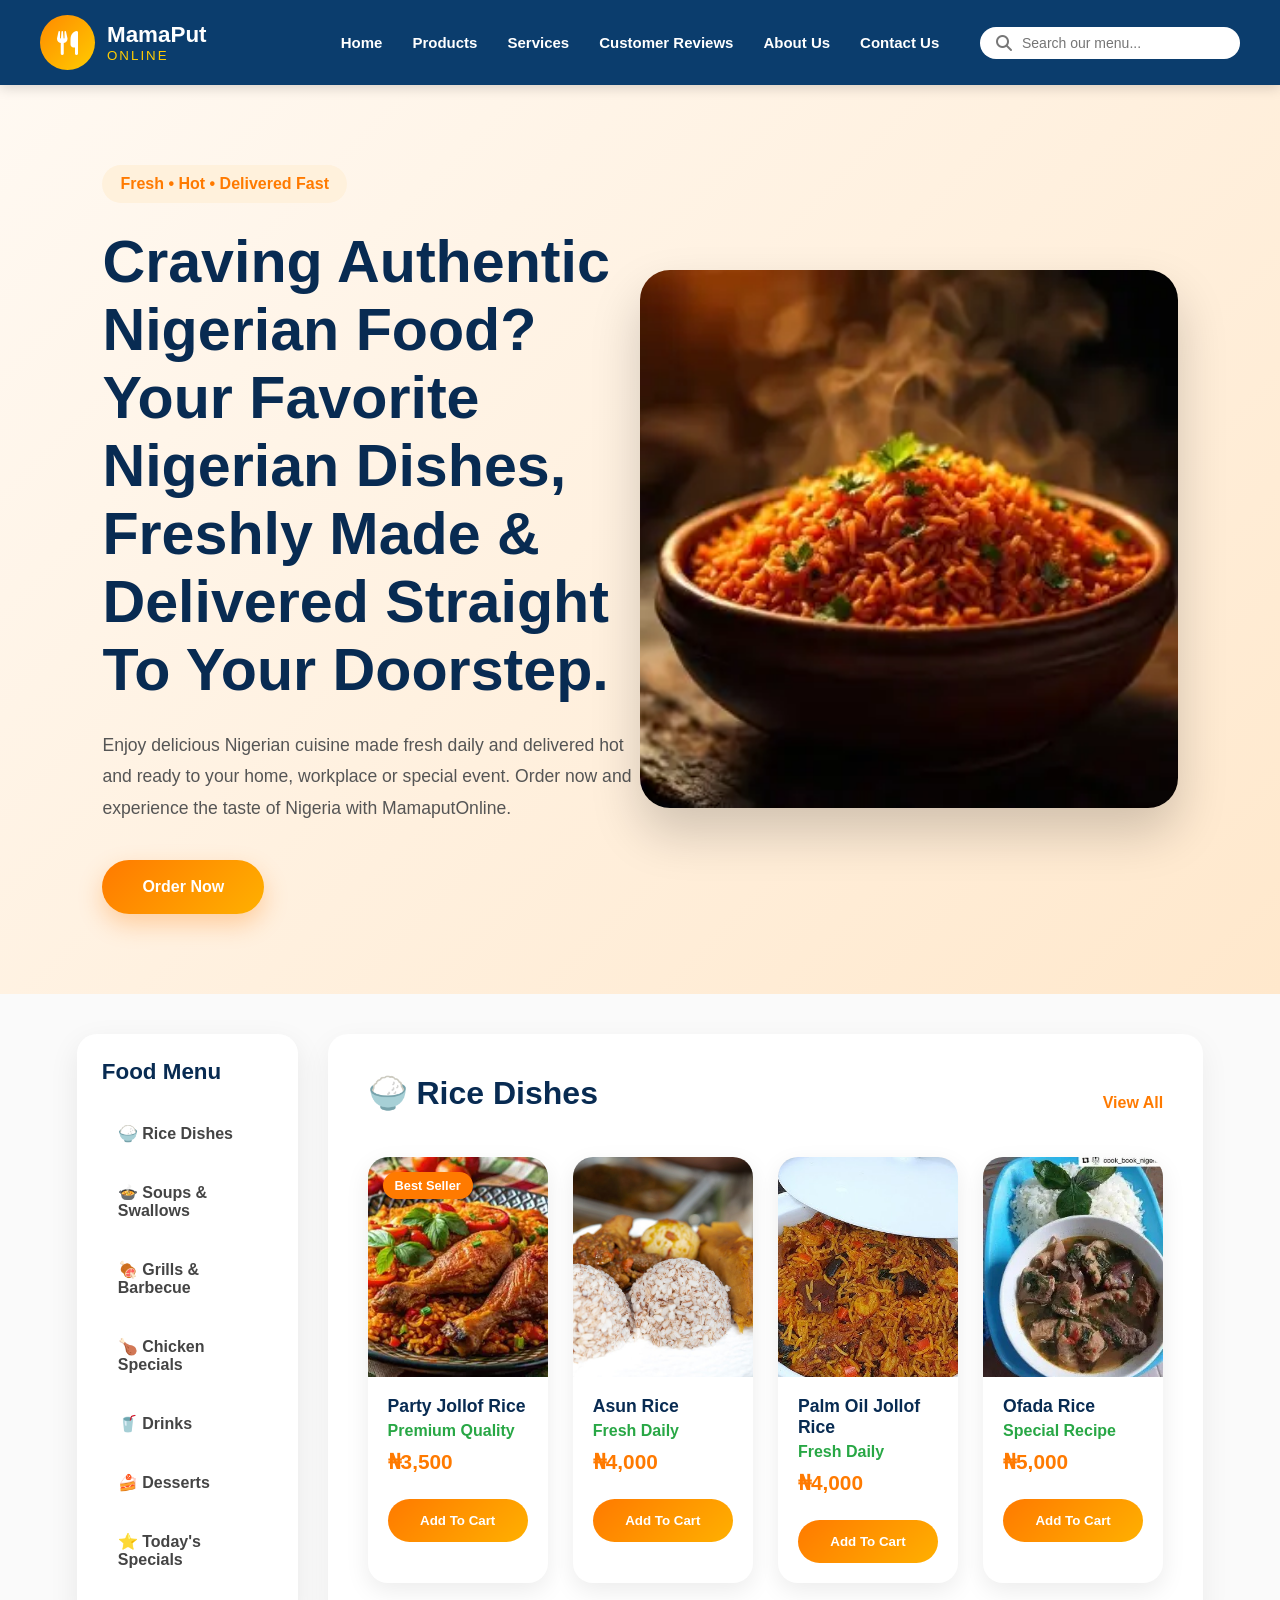
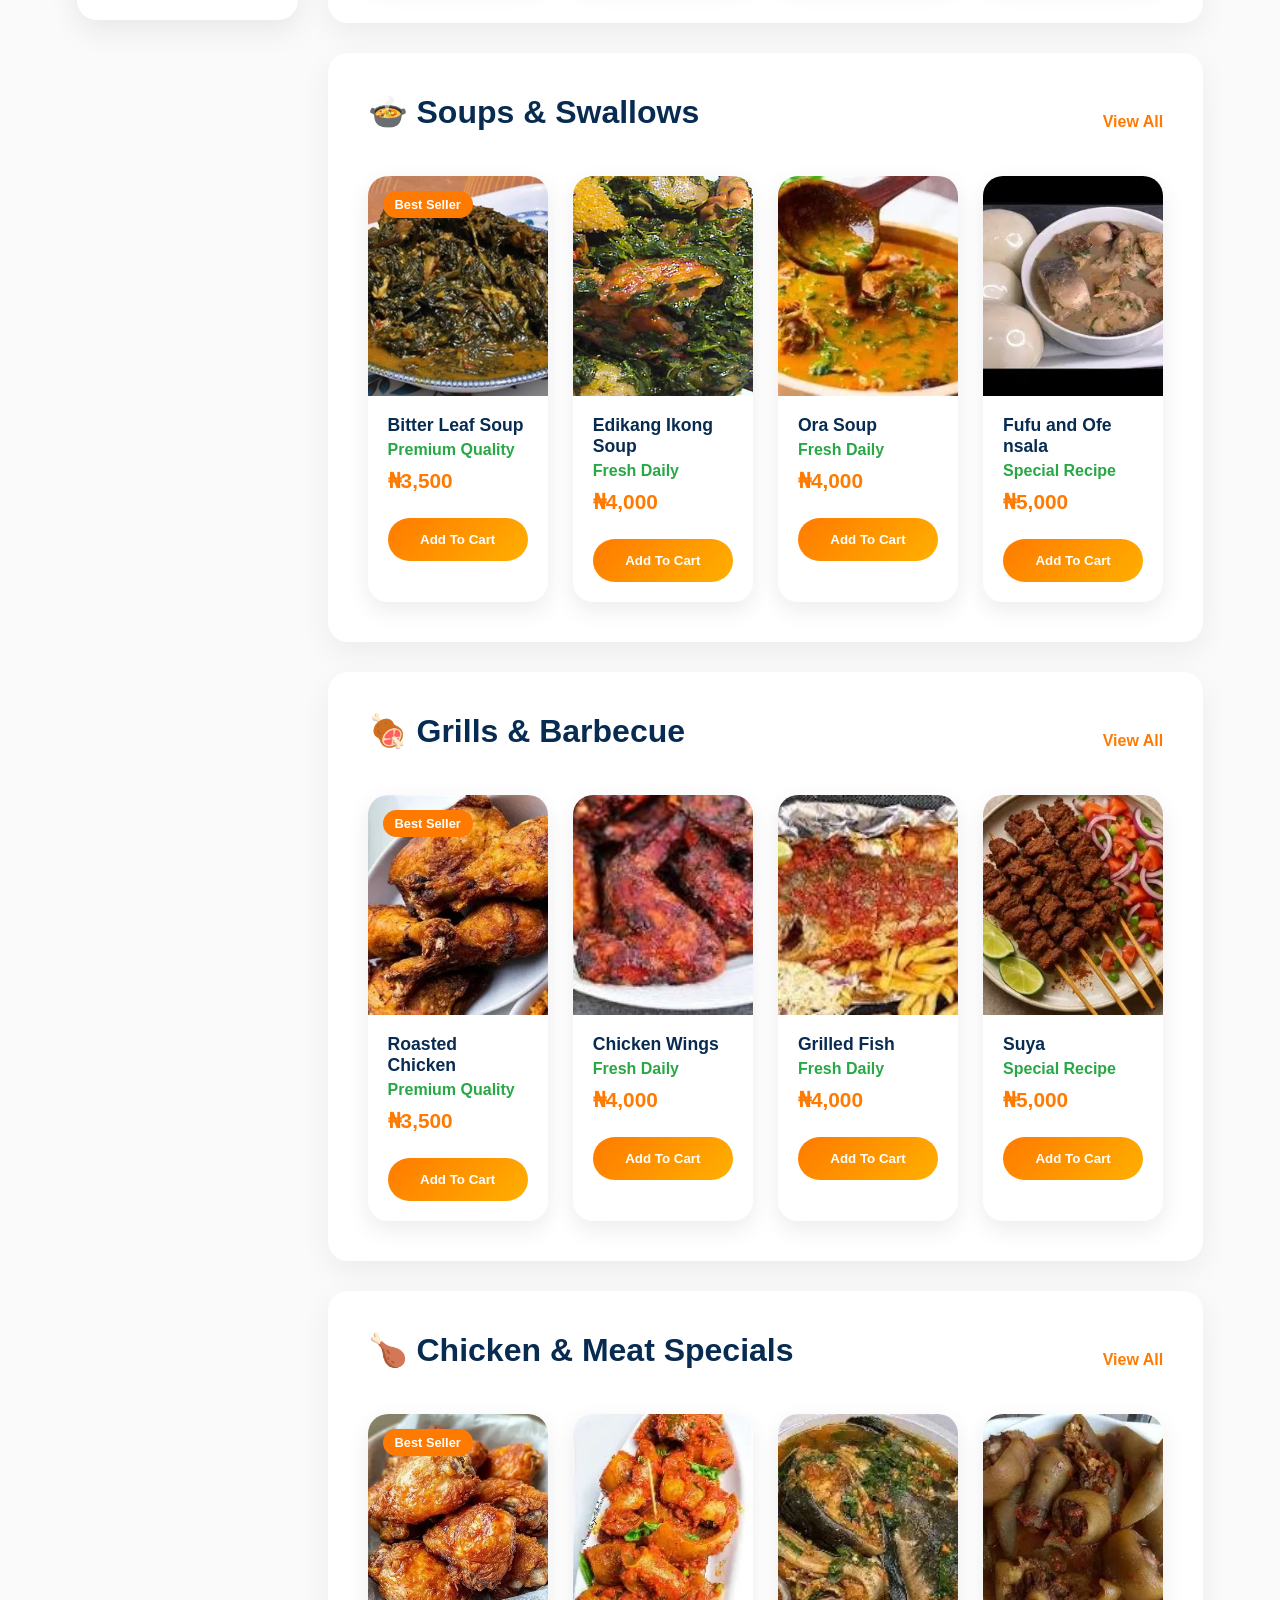
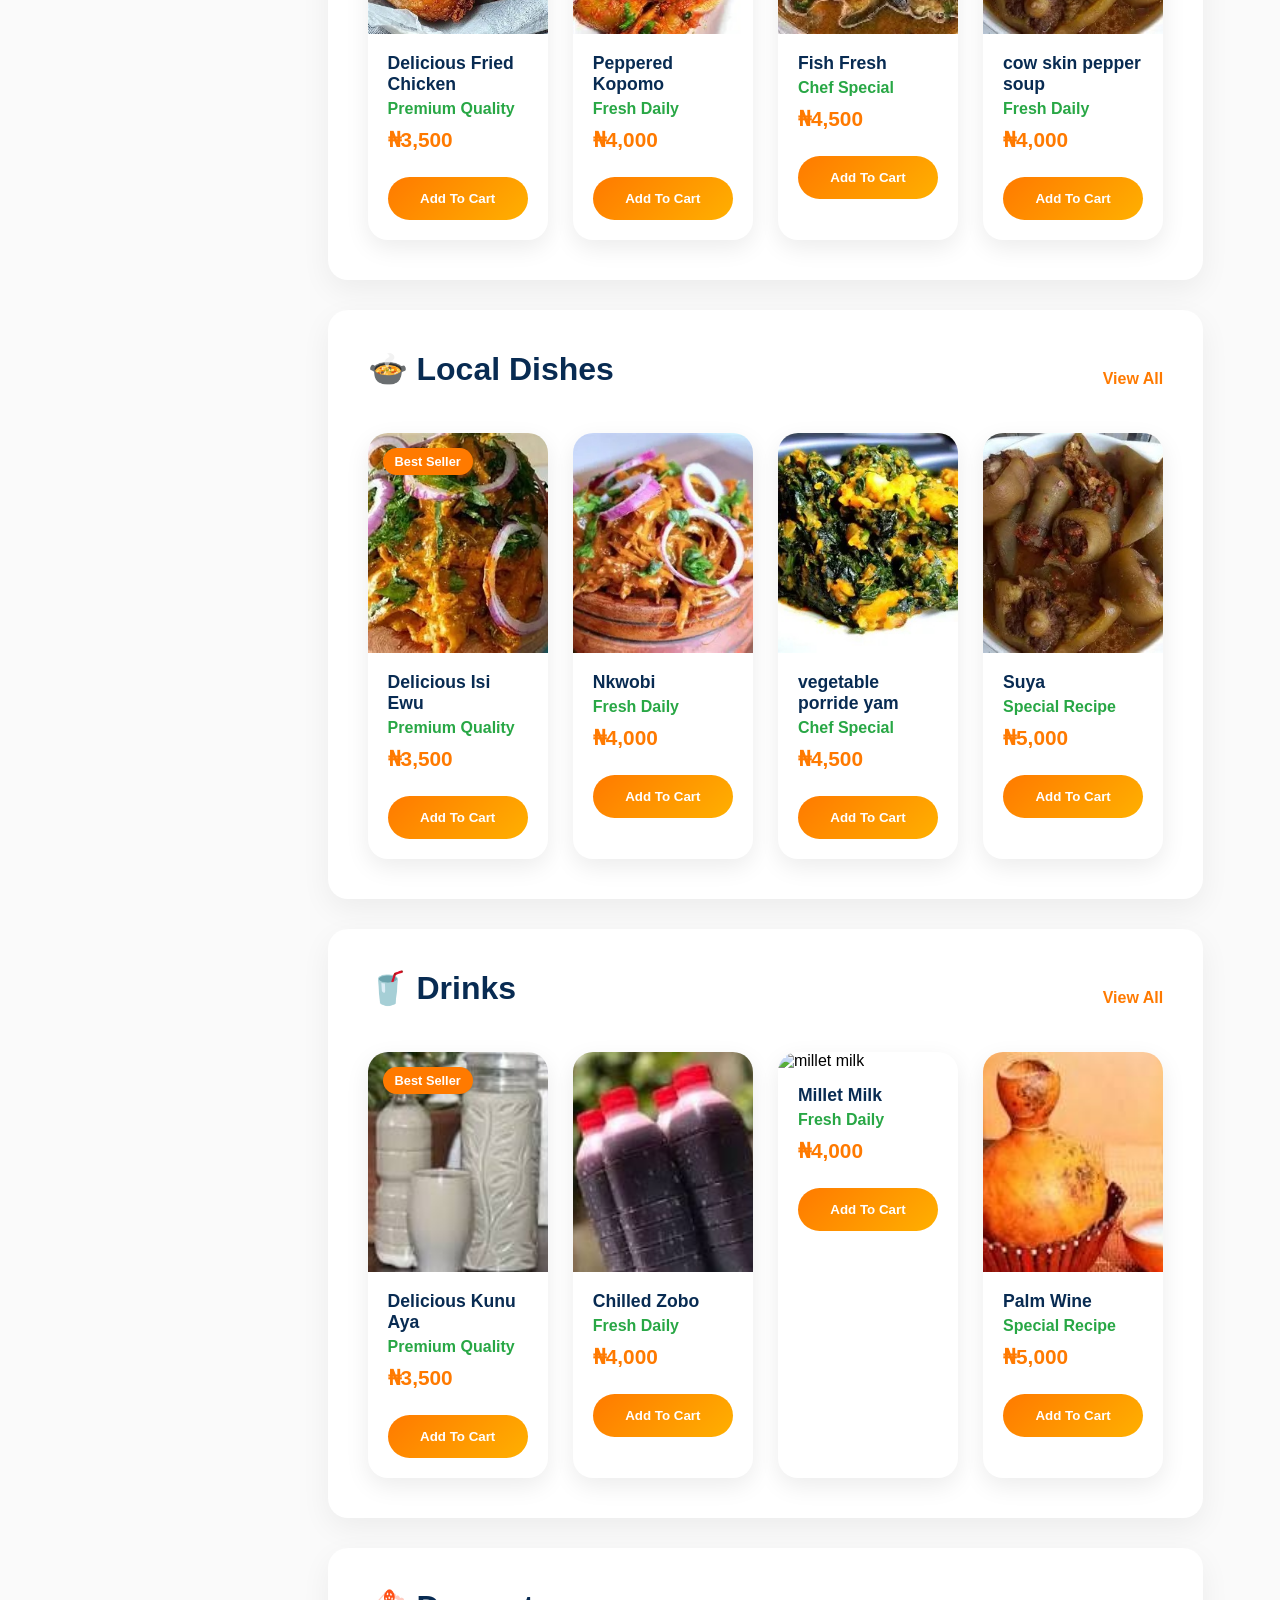
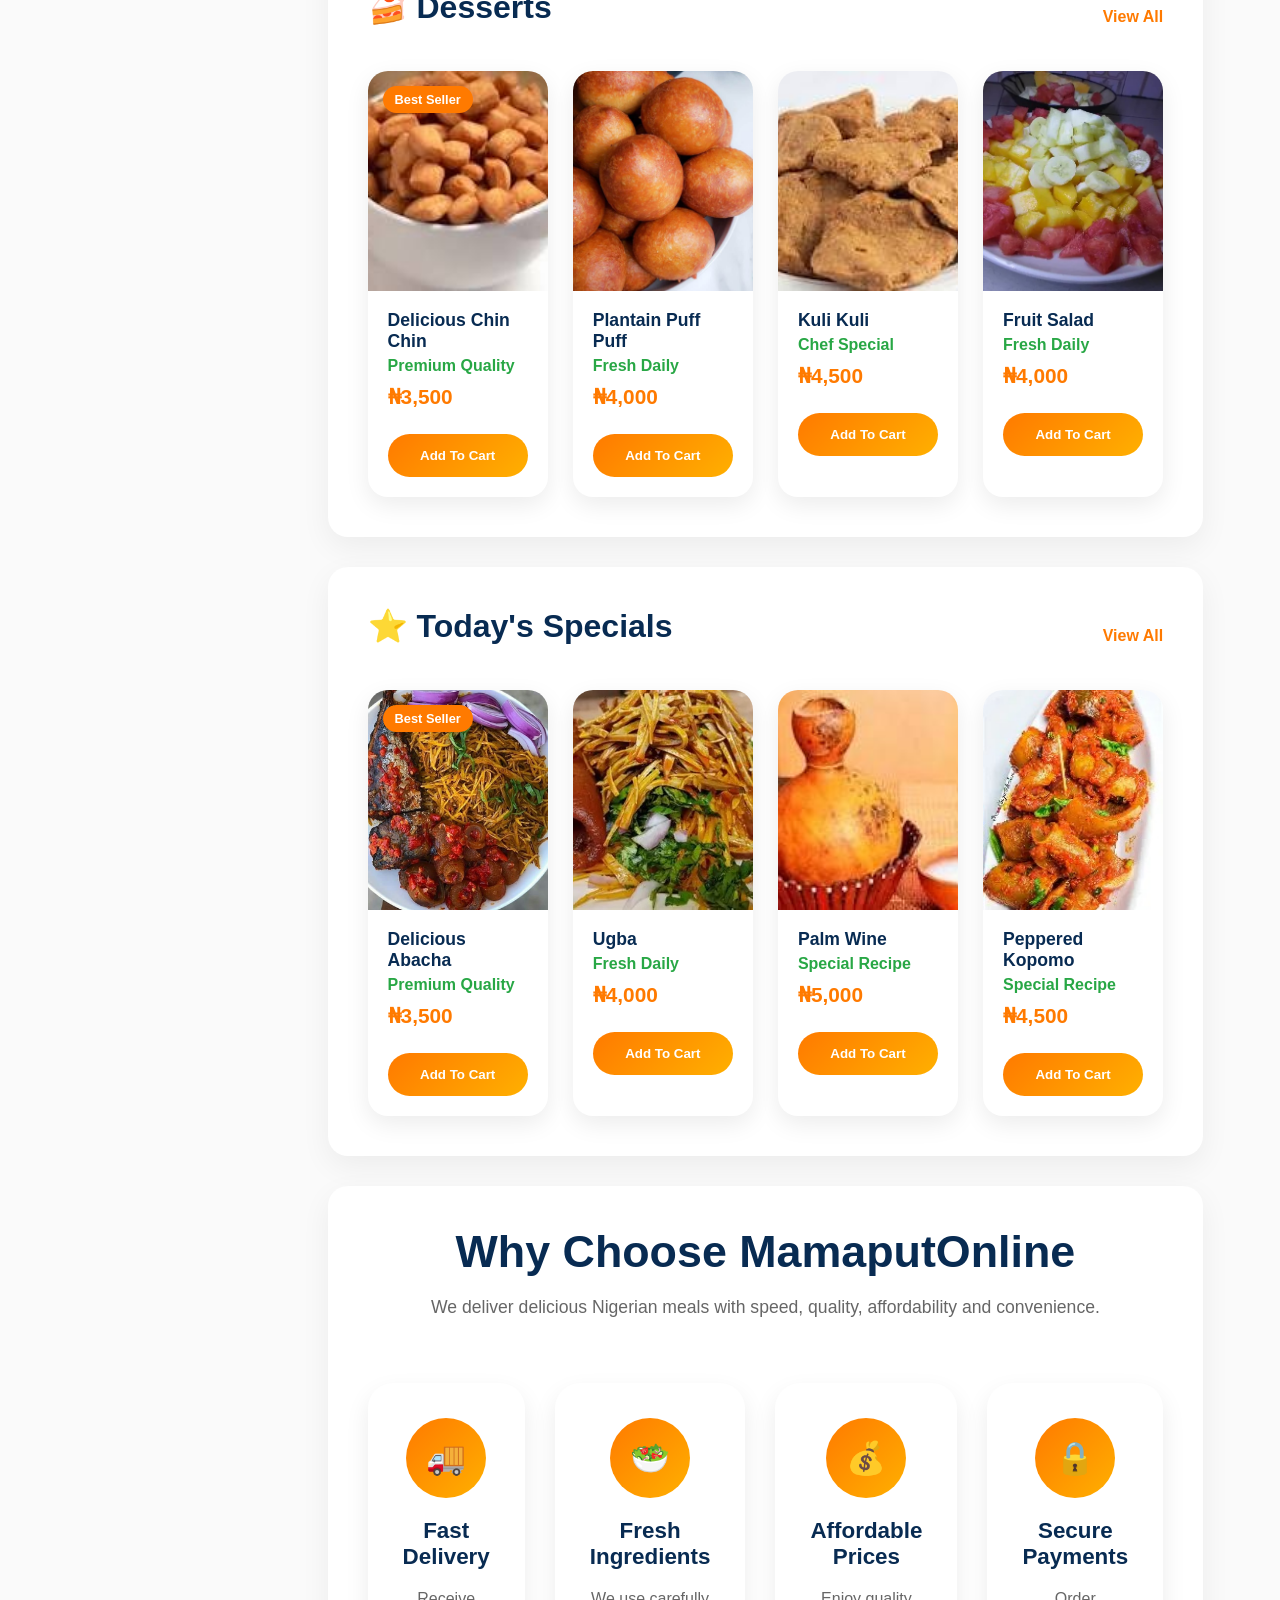
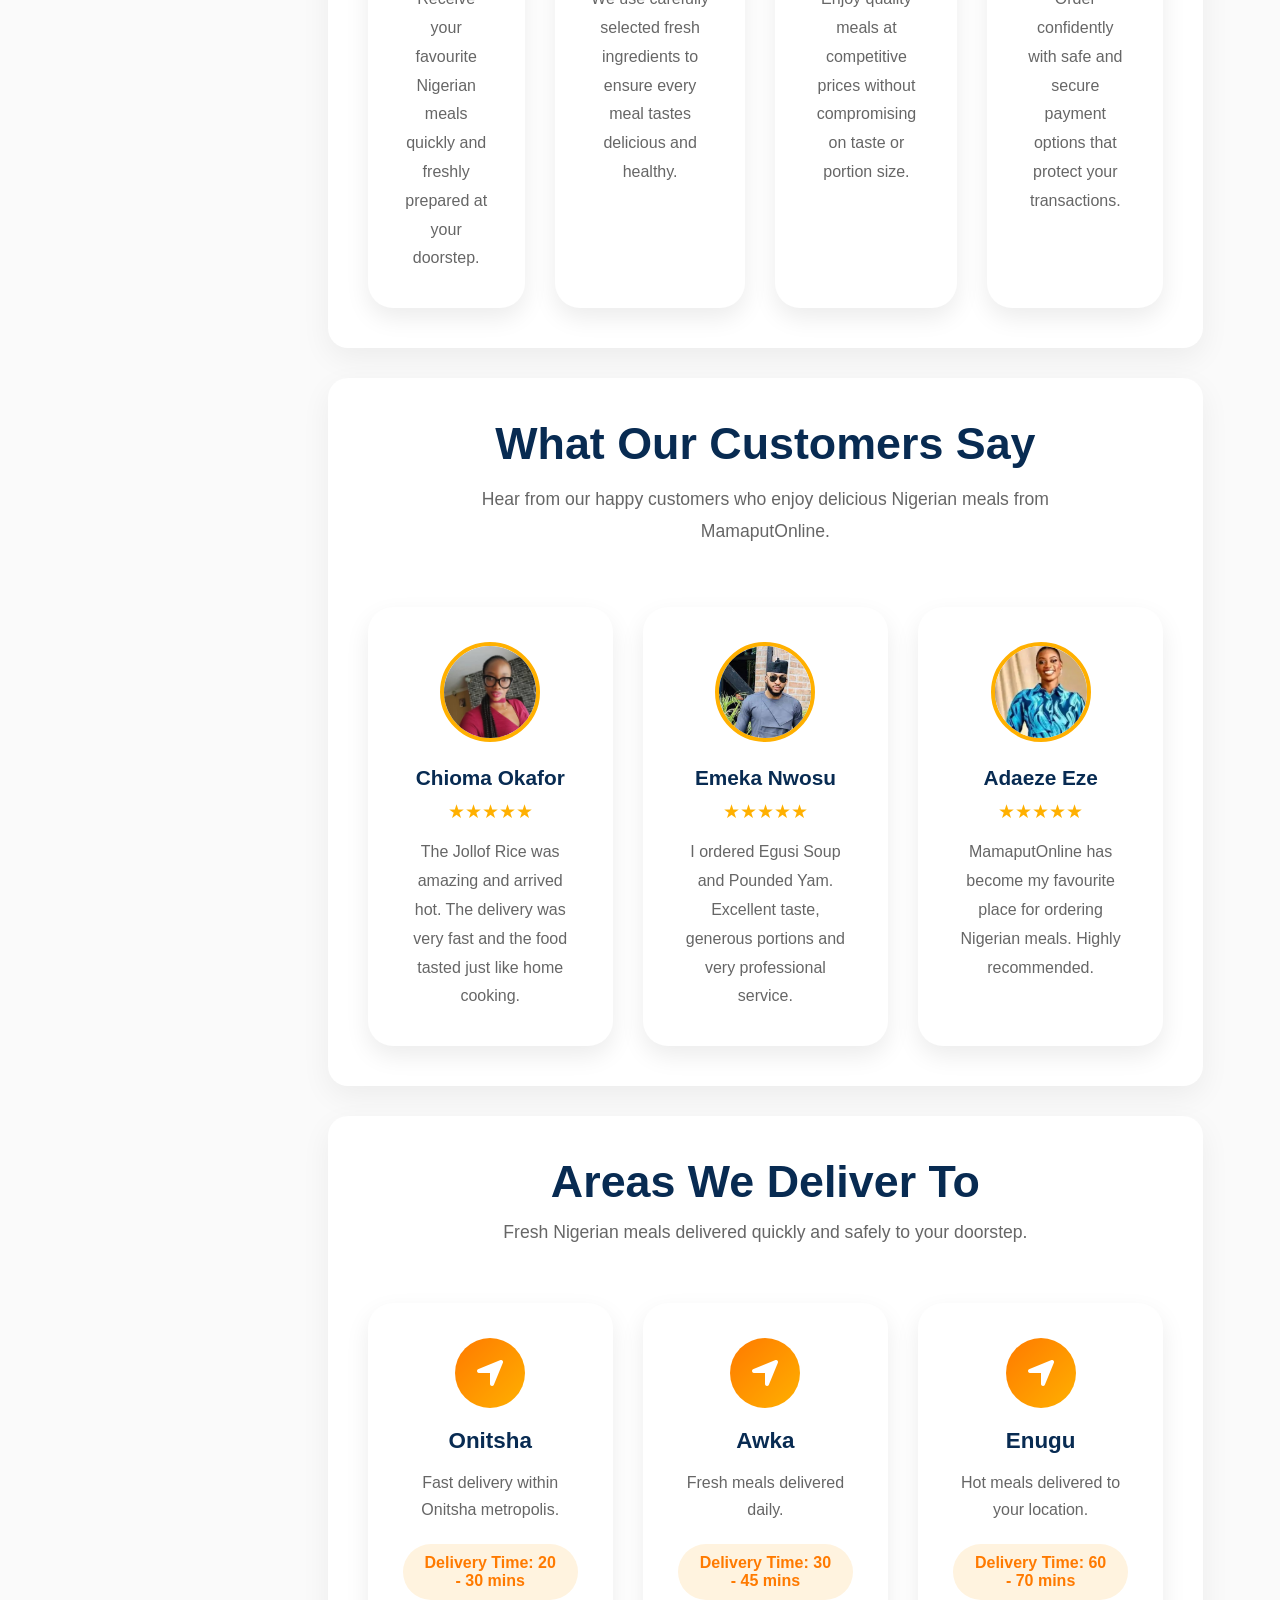
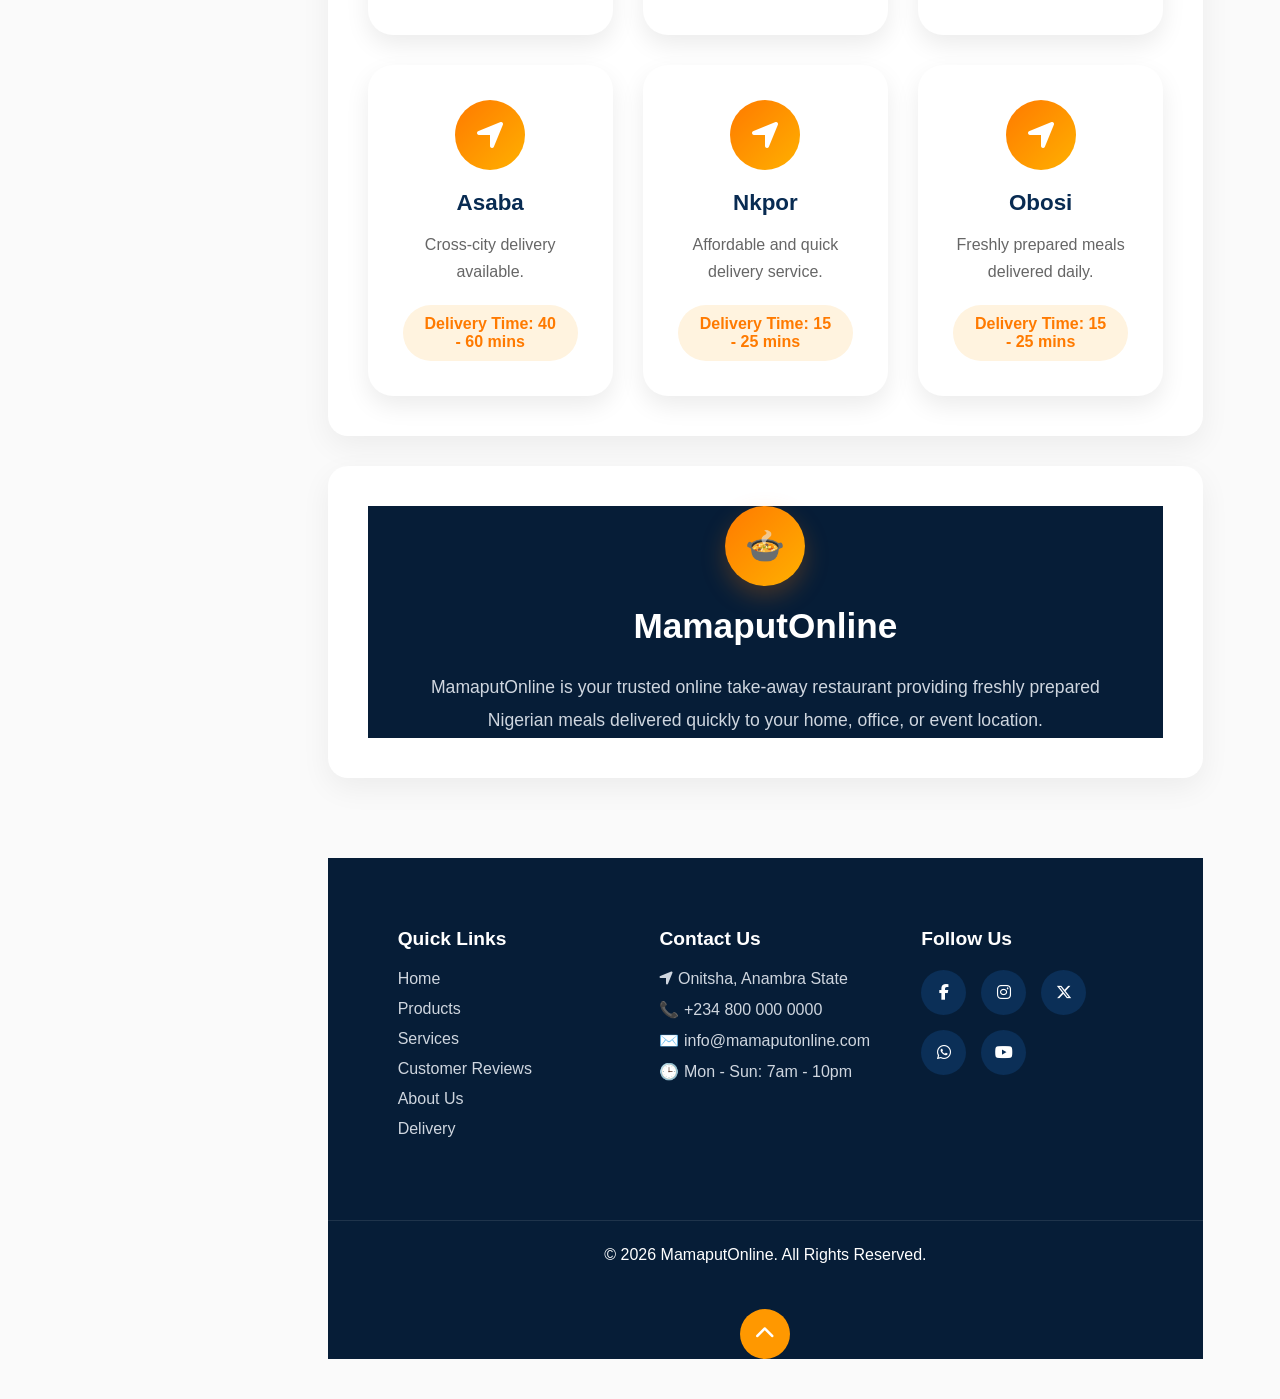
==== commit b90b55fa: "Update homepage and footer" ====
--- a/index.html
+++ b/index.html
@@ -112,7 +112,7 @@
 
                 <input
                     type="text"
-                    placeholder="Search for appetizing meal">
+                    placeholder="Search our menu...">
 
             </div>
 
--- a/CSS/style.css
+++ b/CSS/style.css
@@ -1525,6 +1525,98 @@
 }
 
 /* =====================================
+   TABLET DEVICES
+   (768px - 991px)
+===================================== */
+
+@media (max-width: 991px) {
+
+    .delivery-section{
+
+        padding:70px 6%;
+    }
+
+    .section-title h2{
+
+        font-size:2.3rem;
+    }
+
+    .delivery-grid{
+
+        grid-template-columns:repeat(2, 1fr);
+
+        gap:25px;
+    }
+
+    .delivery-card{
+
+        padding:30px;
+    }
+
+}
+
+
+/* =====================================
+   MOBILE DEVICES
+   (767px and below)
+===================================== */
+
+@media (max-width:767px){
+
+    .delivery-section{
+
+        padding:60px 5%;
+    }
+
+    .section-title{
+
+        margin-bottom:40px;
+    }
+
+    .section-title h2{
+
+        font-size:2rem;
+    }
+
+    .section-title p{
+
+        font-size:1rem;
+    }
+
+    .delivery-grid{
+
+        grid-template-columns:1fr;
+
+        gap:20px;
+    }
+
+    .delivery-card{
+
+        padding:25px;
+    }
+
+    .location-icon{
+
+        width:60px;
+
+        height:60px;
+
+        font-size:1.6rem;
+    }
+
+    .delivery-card h3{
+
+        font-size:1.2rem;
+    }
+
+    .delivery-card p{
+
+        font-size:0.95rem;
+    }
+
+}
+
+/* =====================================
    ABOUT US SECTION
 ===================================== */
 
@@ -1669,7 +1761,7 @@
     display:grid;
 
     grid-template-columns:
-    repeat(4, 1fr);
+    repeat(3, 1fr);
 
     gap:50px;
 }
